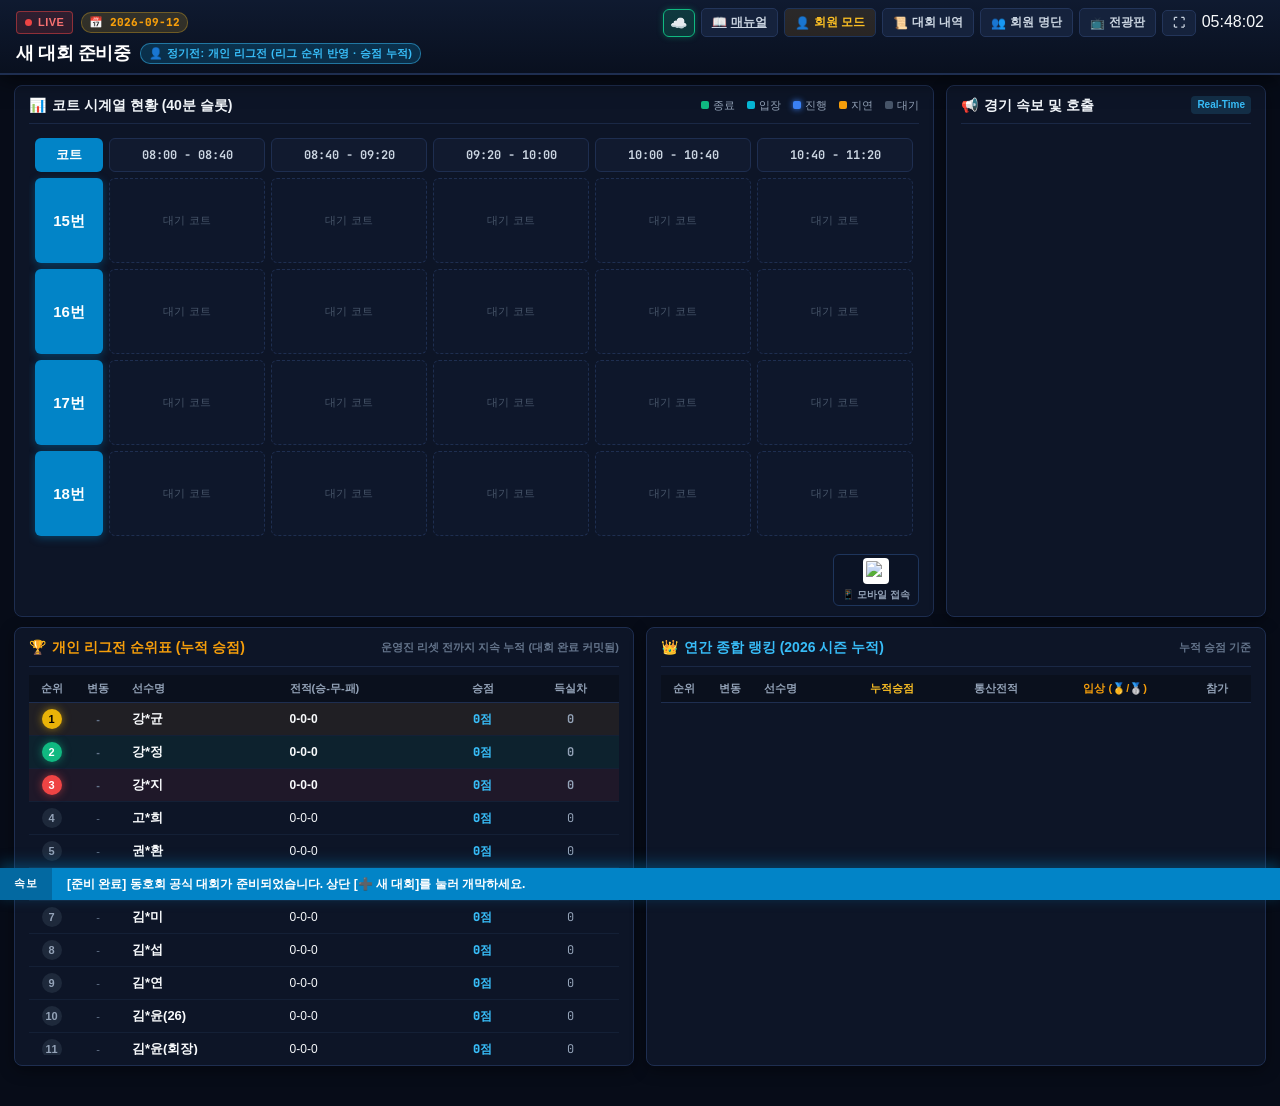
==== index.html @ 40af8c61 "fix: maintain strict name masking on UI while preserving internal realName search" ====
<!DOCTYPE html>
<html lang="ko">
<head>
  <meta charset="UTF-8">
  <meta name="viewport" content="width=device-width, initial-scale=1.0, maximum-scale=1.0, user-scalable=no">
  <meta http-equiv="Cache-Control" content="no-cache, no-store, must-revalidate">
  <meta http-equiv="Pragma" content="no-cache">
  <meta http-equiv="Expires" content="0">
  <link rel="icon" href="data:image/svg+xml,<svg xmlns='http://www.w3.org/2000/svg' viewBox='0 0 100 100'><text y='.9em' font-size='90'>🎾</text></svg>">
  <link rel="stylesheet" href="styles.css?v=20261018_v105">
  <link rel="preconnect" href="https://fonts.googleapis.com">
  <link rel="preconnect" href="https://fonts.gstatic.com" crossorigin>
  <link href="https://fonts.googleapis.com/css2?family=JetBrains+Mono:wght@700;800&family=Pretendard:wght@400;600;700;800;900&display=swap" rel="stylesheet">
  <style>
    /* 🛡️ 강제 컴팩트 아이콘 모드 (캐시 우회용 인라인 가드) */
    .btn-cloud-sync {
      padding: 0 !important;
      background: transparent !important;
      border: none !important;
      cursor: pointer;
    }
    .cloud-status-badge {
      width: 32px !important;
      max-width: 32px !important;
      min-width: 32px !important;
      height: 28px !important;
      padding: 0 !important;
      font-size: 14px !important;
      text-align: center !important;
      overflow: hidden !important;
      white-space: nowrap !important;
      display: inline-flex !important;
      align-items: center !important;
      justify-content: center !important;
      line-height: 1 !important;
    }
  </style>
</head>
<body class="mode-member">

  <!-- ==========================================
       Top Header
       ========================================== -->
      <header class="stadium-header">
    <!-- Row 1: Status Badges (Left) & Controls (Right) -->
    <div class="header-top-row">
      <div class="header-status-group">
        <div class="live-badge">
          <span class="live-dot"></span>
          <span>LIVE</span>
        </div>
        <span id="tournamentDateBadge" class="tourney-date-pill">📅 2026-10-18</span>
      </div>

      <div class="header-controls">
        <button class="btn-header btn-cloud-sync" id="btnCloudSync" onclick="app.syncFromCloud(false)" title="Google Sheets 클라우드 동기화">
          <span id="cloudSyncBadge" class="cloud-status-badge badge-cloud-connected" title="☁️ 클라우드 연결됨">☁️</span>
        </button>
        <a href="manual.html" target="_blank" class="btn-header btn-manual-top" title="웹앱 공식 사용 매뉴얼">
          <span>📖</span>
          <span class="btn-text">매뉴얼</span>
        </a>
        <button class="btn-header btn-mode-toggle" id="btnAppModeToggle" onclick="app.toggleAppMode()" title="일반 회원 뷰 / 경기이사 모드 전환">
          <span>👤</span>
          <span class="btn-text">회원 모드</span>
        </button>
        <button class="btn-header staff-only" onclick="app.changeStaffPin()" title="운영진 관리자 PIN 비밀번호 안전 변경">
          <span>🔑</span>
          <span class="btn-text btn-desktop-only">PIN 변경</span>
        </button>
        <button class="btn-header btn-action-new btn-desktop-only staff-only" onclick="app.startNewTournamentPrompt()" title="새로운 공식 대회 개막">
          <span>➕</span>
          <span class="btn-text">새 대회</span>
        </button>
        <button class="btn-header btn-action-mm staff-only" onclick="app.openMatchmakerModal()">
          <span>⚙️</span>
          <span class="btn-text">대진 편성</span>
        </button>
        <button class="btn-header btn-action-finish btn-desktop-only staff-only" onclick="app.finishCurrentTournament()">
          <span>🏁</span>
          <span class="btn-text">대회 종료</span>
        </button>
        <button class="btn-header btn-desktop-only" onclick="app.openHistoryModal()">
          <span>📜</span>
          <span class="btn-text">대회 내역</span>
        </button>
        <button class="btn-header btn-desktop-only" onclick="app.openRosterModal()">
          <span>👥</span>
          <span class="btn-text">회원 명단</span>
        </button>
        <button class="btn-header btn-desktop-only staff-only" id="btnToggleAudio" onclick="app.toggleAudio()">
          <span>🔔</span>
          <span class="btn-text">알림음</span>
        </button>
        <button class="btn-header btn-desktop-only" id="btnToggleView">
          <span>📺</span>
          <span class="btn-text">전광판</span>
        </button>
        <button class="btn-header staff-only" onclick="app.openSettingsModal()" title="환경 설정">
          <span>🛠️</span>
          <span class="btn-text btn-desktop-only">설정</span>
        </button>
        <button class="btn-header btn-desktop-only" onclick="app.toggleFullscreen()">
          <span>⛶</span>
        </button>
        <div class="led-clock btn-desktop-only" id="liveClock">12:00:00</div>
      </div>
    </div>

    <!-- Row 2: Full-Width Title & Mode Badge (No Squishing, No Weird Circle) -->
    <div class="header-title-row">
      <h1 class="tournament-title" id="tournamentTitleDisplay">2026년 10월 정기대회</h1>
      <span id="tournamentModeBadge" class="mode-pill mode-individual">👤 개인 리그전 (전 경기 복식 · 개인 승점 누적)</span>
    </div>
  </header>

  <!-- ==========================================
       📺 Desktop / Stadium View (Big Screen)
       ========================================== -->
  <main class="dashboard-container">
    <!-- Top Stadium Row: Court Timeline Grid (Left) + Real-time Match Ticker (Right) -->
    <div class="stadium-top-grid">
      <!-- Left: Court Timeline Matrix (40min slots) -->
      <section class="timeline-panel">
        <div class="panel-header">
          <div class="panel-title">
            <span>📊</span>
            <span>코트 시계열 현황 (40분 슬롯)</span>
          </div>
          <div class="timeline-legend">
            <div class="legend-item"><span class="legend-dot legend-finished"></span> 종료</div>
            <div class="legend-item"><span class="legend-dot legend-calling"></span> 입장</div>
            <div class="legend-item"><span class="legend-dot legend-playing"></span> 진행</div>
            <div class="legend-item"><span class="legend-dot legend-delayed"></span> 지연</div>
            <div class="legend-item"><span class="legend-dot legend-waiting"></span> 대기</div>
          </div>
        </div>

        <div class="timeline-wrapper">
          <table class="timeline-table">
            <thead>
              <tr id="timelineTheadRow">
                <!-- Populated dynamically -->
              </tr>
            </thead>
            <tbody id="timelineTbody">
              <!-- Populated dynamically -->
            </tbody>
          </table>
        </div>

        <!-- Bottom Floating Mobile QR Badge -->
        <div style="display: flex; justify-content: flex-end; margin-top: 6px;">
          <div class="qr-float-card" style="padding: 3px 8px;">
            <img id="mobileQrImg" class="qr-code-img" style="width: 26px; height: 26px;" alt="모바일 접속 QR">
            <span class="qr-label" style="font-size: 10px;">📱 모바일 접속</span>
          </div>
        </div>
      </section>

      <!-- Right: Real-time Match Ticker Feed -->
      <section class="panel-card ticker-panel">
        <div class="panel-header">
          <div class="panel-title">
            <span>📢</span>
            <span>경기 속보 및 호출</span>
          </div>
          <span style="font-size: 10px; font-weight: 800; color: #38bdf8; background: rgba(56,189,248,0.15); padding: 2px 6px; border-radius: 4px;">Real-Time</span>
        </div>

        <div class="ticker-feed-list" id="tickerFeedList">
          <!-- Dynamically populated -->
        </div>
      </section>
    </div>

    <!-- Bottom Stadium Row: Dual Simultaneous Leaderboards (Monthly League Left, Annual Season Right) -->
    <div class="stadium-bottom-grid">
      <!-- Left: Real-time Cumulative League Leaderboard -->
      <section class="panel-card">
        <div class="panel-header" style="display:flex; justify-content:space-between; align-items:center; flex-wrap:wrap; gap:6px;">
          <div class="panel-title" style="color:var(--neon-gold);">
            <span>🏆</span>
            <span>개인 리그전 순위표 (누적 승점)</span>
          </div>
          <div style="display:flex; align-items:center; gap:8px;">
            <span id="desktopLeaderboardSubtitle" style="font-size:11px; color:var(--text-muted); font-weight:700;">운영진 리셋 전까지 지속 누적</span>
            <button id="btnResetLeagueUi" class="btn-reset-league staff-only" onclick="app.resetCurrentLeague()" title="누적된 개인리그전 결과를 초기화하고 새로 시작합니다">
              <span>🔄</span>
              <span>순위 리셋</span>
            </button>
          </div>
        </div>

        <div class="leaderboard-table-wrap">
          <table class="leaderboard-table">
            <thead>
              <tr>
                <th style="width: 45px; text-align: center;">순위</th>
                <th style="width: 48px; text-align: center;">변동</th>
                <th>선수명</th>
                <th>전적(승-무-패)</th>
                <th style="text-align: center;">승점</th>
                <th style="text-align: center;">득실차</th>
              </tr>
            </thead>
            <tbody id="monthlyLeaderboardBody">
              <!-- Dynamically populated by app -->
            </tbody>
          </table>
        </div>
      </section>

      <!-- Right: Real-time Annual Cumulative Season Leaderboard -->
      <section class="panel-card">
        <div class="panel-header" style="display:flex; justify-content:space-between; align-items:center; flex-wrap:wrap; gap:6px;">
          <div class="panel-title" style="color:#38bdf8;">
            <span>👑</span>
            <span>연간 종합 랭킹 (2026 시즌 누적)</span>
          </div>
          <span style="font-size:11px; color:var(--text-muted); font-weight:700;">누적 승점 기준</span>
        </div>

        <div class="leaderboard-table-wrap">
          <table class="leaderboard-table">
            <thead>
              <tr>
                <th style="width: 45px; text-align: center;">순위</th>
                <th style="width: 48px; text-align: center;">변동</th>
                <th>선수명</th>
                <th style="text-align: center; color:#fbbf24;">누적승점</th>
                <th style="text-align: center;">통산전적</th>
                <th style="text-align: center; color:#f59e0b;">입상 (🥇/🥈)</th>
                <th style="text-align: center;">참가</th>
              </tr>
            </thead>
            <tbody id="annualLeaderboardBody">
              <!-- Dynamically populated by app -->
            </tbody>
          </table>
        </div>
      </section>
    </div>
  </main>

  <!-- ==========================================
       📱 Mobile-First Interactive View
       ========================================== -->
  <div class="mobile-container">
    <!-- Tab 1: 코트 현황 (모바일 최우선 배치) -->
    <section id="tab-courts" class="mobile-view-section active">
      <!-- Sticky "My Next Match" Quick Card (상단 고정 내 다음 경기 안내) -->
      <div id="myNextMatchBannerMobile"></div>

      <!-- Quick Manual Access Banner -->
      <a href="manual.html" target="_blank" class="mobile-manual-quickbar" style="display:flex; justify-content:space-between; align-items:center; background:linear-gradient(90deg, rgba(245, 158, 11, 0.15) 0%, rgba(2, 132, 199, 0.15) 100%); border:1px solid rgba(245, 158, 11, 0.4); border-radius:8px; padding:7px 12px; margin-bottom:8px; text-decoration:none; color:#f8fafc;">
        <div style="display:flex; align-items:center; gap:8px;">
          <span style="font-size:15px;">📖</span>
          <span style="font-size:12px; font-weight:700;">처음 이용하시나요? <span style="color:var(--neon-gold);">사용 매뉴얼</span> 보기</span>
        </div>
        <span style="font-size:11px; color:var(--neon-cyan); font-weight:800;">열기 &gt;</span>
      </a>

      <div class="panel-card">
        <div class="panel-header">
          <div class="panel-title">📊 코트별 진행 현황</div>
          <span class="panel-subtitle">터치하여 스코어 즉시 입력</span>
        </div>
        <div id="mobileCourtsContainer">
          <!-- Mobile court cards populated dynamically -->
        </div>
      </div>
    </section>

    <!-- Tab 2: 순위보드 (모바일 듀얼 순위표: 개인 리그전 & 연간 종합 랭킹) -->
    <section id="tab-leaderboard" class="mobile-view-section">
      <!-- 1. 개인 리그전 누적 순위표 -->
      <div class="panel-card">
        <div class="panel-header" style="display:flex; justify-content:space-between; align-items:center;">
          <div class="panel-title" style="color:var(--neon-gold); font-size:14px; font-weight:800; display:flex; align-items:center; gap:6px;">
            <span>🏆</span>
            <span>개인 리그전 순위표 (누적 승점)</span>
          </div>
          <button id="mobBtnResetLeague" class="btn-reset-league staff-only" onclick="app.resetCurrentLeague()" title="누적된 개인리그전 순위 리셋">
            <span>🔄</span>
            <span>순위 리셋</span>
          </button>
        </div>
        <div id="mobLeaderboardModeText" style="font-size:11px; color:var(--text-muted); font-weight:700; margin-bottom:8px;">
          👤 리그전 반영 대회 전적 누적 (운영진 리셋 전까지 지속 누적)
        </div>
        <div class="leaderboard-table-wrap">
          <table class="leaderboard-table">
            <thead id="mobileLeaderboardThead">
              <tr>
                <th style="width: 40px; text-align: center;">순위</th>
                <th style="width: 45px;">변동</th>
                <th>선수명</th>
                <th>전적</th>
                <th>승점</th>
                <th>득실차</th>
              </tr>
            </thead>
            <tbody id="mobileLeaderboardBody">
              <!-- Synchronized with desktop leaderboard -->
            </tbody>
          </table>
        </div>
      </div>

      <!-- 2. 연간 종합 랭킹 (시즌 누적) -->
      <div class="panel-card" style="margin-top: 14px;">
        <div class="panel-header" style="display:flex; justify-content:space-between; align-items:center;">
          <div class="panel-title" style="color:#38bdf8; font-size:14px; font-weight:800; display:flex; align-items:center; gap:6px;">
            <span>👑</span>
            <span>연간 종합 랭킹 (2026 시즌 누적)</span>
          </div>
          <span style="font-size:11px; color:var(--text-muted); font-weight:700;">누적 승점 기준</span>
        </div>
        <div style="font-size:11px; color:var(--text-muted); font-weight:700; margin-bottom:8px;">
          ⭐ 역대 정기전 대회 누적 성적 및 명예의 전당
        </div>
        <div class="leaderboard-table-wrap">
          <table class="leaderboard-table">
            <thead>
              <tr>
                <th style="width: 38px; text-align: center;">순위</th>
                <th>선수명</th>
                <th style="text-align: center; color:#fbbf24;">누적승점</th>
                <th style="text-align: center;">통산전적</th>
                <th style="text-align: center; color:#f59e0b;">입상 (🥇/🥈)</th>
              </tr>
            </thead>
            <tbody id="mobileAnnualLeaderboardBody">
              <!-- Populated dynamically -->
            </tbody>
          </table>
        </div>
      </div>
    </section>



    <!-- Tab 3: 내 경기 일정 -->
    <section id="tab-mymatches" class="mobile-view-section">
      <div class="panel-card">
        <div class="panel-header">
          <div class="panel-title">📅 내 경기 일정 모아보기</div>
        </div>
        <div style="margin: 10px 0;">
          <select id="myPlayerSelect" class="form-select" style="width: 100%; font-size: 14px; padding: 10px;">
            <!-- Player options -->
          </select>
        </div>
        <div id="myMatchesContainer">
          <!-- Filtered personal match list -->
        </div>
      </div>
    </section>



    <!-- Tab 6: 대회 내역 요약 (#3) -->
    <section id="tab-history" class="mobile-view-section">
      <button type="button" class="btn-subview-back" onclick="app.switchMobileTab('tab-more')">← 더보기 메뉴로 돌아가기</button>
      <div class="panel-card">
        <div class="panel-header" style="display:flex; justify-content:space-between; align-items:center;">
          <div class="panel-title">📜 대회 내역 &amp; 명예의 전당</div>
          <div style="display:flex; gap:4px;" class="staff-only">
            <button class="btn-xs" style="background:#f59e0b; color:#000; font-weight:800;" onclick="app.finishCurrentTournament()">🏁 현 대회 종료</button>
            <button class="btn-xs" style="background:#059669;" onclick="app.startNewTournamentPrompt()">➕ 새 대회</button>
          </div>
        </div>
        <div id="mobileHistoryList" style="margin-top:10px;">
          <!-- Populated dynamically -->
        </div>
      </div>
    </section>

    <!-- Tab 5: 동호회 명단 -->
    <section id="tab-roster" class="mobile-view-section">
      <button type="button" class="btn-subview-back" onclick="app.switchMobileTab('tab-more')">← 더보기 메뉴로 돌아가기</button>
      <div class="panel-card">
        <div class="panel-header">
          <div class="panel-title">👥 참가 회원 명단</div>
          <div style="display:flex; gap:4px;" class="staff-only">
            <button class="btn-xs" style="background:#059669;" onclick="app.syncOfficialRoster()">🔄 최신화</button>
            <button class="btn-xs" onclick="app.openRosterModal()">+ 회원 관리</button>
          </div>
        </div>
        <div style="overflow-x: auto; margin-top: 8px;">
          <table class="leaderboard-table" style="font-size: 12px;">
            <thead>
              <tr>
                <th style="width: 30px;">#</th>
                <th>이름</th>
                <th>레벨</th>
                <th>소속조</th>
                <th>직책</th>
                <th>상태</th>
              </tr>
            </thead>
            <tbody id="mobileRosterTableBody">
              <!-- Populated -->
            </tbody>
          </table>
        </div>
      </div>
    </section>

    <!-- Tab 7: 더보기 메뉴 (커피쿠폰, 회원명단, 대회내역, 매뉴얼, 운영진 모드) -->
    <section id="tab-more" class="mobile-view-section">
      <div class="panel-card">
        <div class="panel-header">
          <div class="panel-title">⋯ 추가 메뉴 및 클럽 서비스</div>
        </div>
        <div class="more-menu-grid">
          <div class="more-menu-card" onclick="app.switchMobileTab('tab-roster')">
            <span class="more-card-icon">👥</span>
            <span class="more-card-title">동호회 정회원 명부</span>
            <span class="more-card-desc">전체 64명 회원 명단, 레벨, 직책</span>
          </div>
          <div class="more-menu-card" onclick="app.switchMobileTab('tab-history')">
            <span class="more-card-icon">📜</span>
            <span class="more-card-title">대회 내역 &amp; 명예의전당</span>
            <span class="more-card-desc">역대 월례대회 순위 및 우승자 아카이브</span>
          </div>
          <a href="manual.html" target="_blank" class="more-menu-card">
            <span class="more-card-icon">📖</span>
            <span class="more-card-title">공식 웹앱 사용 매뉴얼</span>
            <span class="more-card-desc">초보자 이용법, 스코어 입력, FAQ 안내</span>
          </a>
        </div>

        <!-- 운영진/경기이사 모드 토글 카드 -->
        <div style="margin-top: 14px; background: #081120; border: 1px solid #1e3358; border-radius: 8px; padding: 12px;">
          <div style="display: flex; justify-content: space-between; align-items: center;">
            <div>
              <div style="font-size: 13px; font-weight: 800; color: #fbbf24;">🛠️ 경기이사 / 운영진 전용 모드</div>
              <div style="font-size: 11px; color: #94a3b8;">대진표 작성, 대회 종료, 순위 리셋 등 관리 도구</div>
            </div>
            <button type="button" class="btn-primary" id="btnMoreModeToggle" style="background:#d97706; font-size:11px; padding:6px 10px; font-weight:800;" onclick="app.toggleAppMode()">
              모드 전환
            </button>
          </div>
          <div class="staff-only" style="display:flex; gap:6px; margin-top:10px; padding-top:10px; border-top:1px solid #1e3358;">
            <button type="button" class="btn-xs" style="flex:1; background:#059669; color:#fff; padding:8px 4px; font-weight:800; border-radius:6px;" onclick="app.startNewTournamentPrompt()">➕ 새 대회</button>
            <button type="button" class="btn-xs" style="flex:1; background:#7c3aed; color:#fff; padding:8px 4px; font-weight:800; border-radius:6px;" onclick="app.openGroupManagerModal()">👥 조 편성</button>
            <button type="button" class="btn-xs" style="flex:1; background:#0284c7; color:#fff; padding:8px 4px; font-weight:800; border-radius:6px;" onclick="app.openMatchmakerModal()">⚙️ 대진 편성</button>
            <button type="button" class="btn-xs" style="flex:1; background:#f59e0b; color:#000; padding:8px 4px; font-weight:800; border-radius:6px;" onclick="app.finishCurrentTournament()">🏁 대회 종료</button>
          </div>
        </div>
      </div>
    </section>
  </div>

  <!-- Mobile Bottom Navigation Bar (회원 친화형 4대 핵심 탭) -->
  <nav class="mobile-nav-bar">
    <button class="mobile-nav-btn" id="navBtnMyMatches" data-tab="tab-mymatches" onclick="app.switchMobileTab('tab-mymatches')">
      <span class="nav-icon">📅</span>
      <span>내 경기</span>
    </button>
    <button class="mobile-nav-btn active" id="navBtnCourts" data-tab="tab-courts" onclick="app.switchMobileTab('tab-courts')">
      <span class="nav-icon">📊</span>
      <span>코트</span>
    </button>
    <button class="mobile-nav-btn" id="navBtnLeaderboard" data-tab="tab-leaderboard" onclick="app.switchMobileTab('tab-leaderboard')">
      <span class="nav-icon">🏆</span>
      <span>순위표</span>
    </button>
    <button class="mobile-nav-btn" id="navBtnMore" data-tab="tab-more" onclick="app.switchMobileTab('tab-more')">
      <span class="nav-icon">⋯</span>
      <span>더보기</span>
    </button>
  </nav>

  <!-- ==========================================
       Bottom Breaking News Marquee
       ========================================== -->
  <div class="bottom-ticker-bar">
    <div class="ticker-label">속보</div>
    <div class="ticker-track">
      <div class="ticker-text" id="breakingNewsText">[속보] 15번 코트 스코어 [6 : 2] 확정.</div>
    </div>
  </div>

  <!-- ==========================================
       MODALS
       ========================================== -->

  <!-- 1. Match Score Modal -->
  <div id="scoreModal" class="modal-backdrop">
    <div class="modal-window">
      <div class="modal-header">
        <div style="display:flex; align-items:center; gap:8px;">
          <button type="button" class="btn-modal-back" onclick="app.closeModal('scoreModal')">← 뒤로</button>
          <h3 class="modal-title" id="modalMatchTitle">경기 스코어 입력</h3>
        </div>
        <button type="button" class="modal-close" onclick="app.closeModal('scoreModal')">✕ 닫기</button>
      </div>
      <div class="modal-body">
        <div class="score-stepper-wrap">
          <div class="team-score-box">
            <span style="font-weight: 800; font-size: 13px; color: #fff;" id="modalTeamAName">Team A</span>
            <div class="score-num-display" id="scoreADisplay">6</div>
            <div class="score-btn-group">
              <button class="btn-step" onclick="app.changeScore('A', -1)">-</button>
              <button class="btn-step" onclick="app.changeScore('A', 1)">+</button>
            </div>
          </div>

          <div class="score-colon">:</div>

          <div class="team-score-box">
            <span style="font-weight: 800; font-size: 13px; color: #fff;" id="modalTeamBName">Team B</span>
            <div class="score-num-display" id="scoreBDisplay">3</div>
            <div class="score-btn-group">
              <button class="btn-step" onclick="app.changeScore('B', -1)">-</button>
              <button class="btn-step" onclick="app.changeScore('B', 1)">+</button>
            </div>
          </div>
        </div>

        <div class="form-row">
          <div class="form-group">
            <label>타이브레이크 (선택)</label>
            <input type="text" id="tieBreakInput" class="form-input" placeholder="예: 7:5">
          </div>
          <div class="form-group">
            <label>경기 진행 상태</label>
            <select id="matchStatusSelect" class="form-select">
              <option value="finished">🟢 종료 (스코어 확정)</option>
              <option value="playing">🔵 진행중 (코트 경기중)</option>
              <option value="calling">🟡 입장/호출 (선수 대기중)</option>
              <option value="delayed">🟠 지연 (경기 순연)</option>
              <option value="waiting">⚪ 대기 (시작 전)</option>
            </select>
          </div>
        </div>
      </div>
      <div class="modal-footer">
        <button class="btn-secondary" onclick="app.closeModal('scoreModal')">취소</button>
        <button class="btn-primary" onclick="app.saveScore()">확정 (저장)</button>
      </div>
    </div>
  </div>

  <!-- 2. Member Roster Modal (6대 역할 표준화 반영 #7) -->
  <div id="rosterModal" class="modal-backdrop">
    <div class="modal-window" style="max-width: 680px;">
      <div class="modal-header">
        <div style="display:flex; align-items:center; gap:8px;">
          <button type="button" class="btn-modal-back" onclick="app.closeModal('rosterModal')">← 뒤로</button>
          <h3 class="modal-title">👥 동호회 공식 회원 명단 (<span id="rosterMemberCount">64</span>명)</h3>
          <button class="btn-xs" style="background:#059669; font-weight:800;" onclick="app.syncOfficialRoster()">🔄 64명 명부 최신화</button>
        </div>
        <button class="modal-close" onclick="app.closeModal('rosterModal')">&times;</button>
      </div>
      <div class="modal-body" style="max-height: 70vh; overflow-y: auto;">
        <!-- Single Member Add -->
        <div style="background: #090f1d; padding: 12px; border-radius: 8px; border: 1px solid #1e3358;">
          <h4 style="font-size: 13px; margin-bottom: 8px; color: var(--neon-cyan);">+ 신규 회원 개별 등록</h4>
          <div style="display: grid; grid-template-columns: 2fr 1fr 1fr 1.3fr auto; gap: 6px; align-items: flex-end;">
            <div class="form-group">
              <label>이름</label>
              <input type="text" id="addMemberName" class="form-input" placeholder="선수 이름">
            </div>
            <div class="form-group">
              <label>NTRP</label>
              <select id="addMemberLevel" class="form-select">
                <option value="2.0">2.0 (입문)</option>
                <option value="2.5">2.5 (초급)</option>
                <option value="3.0" selected>3.0 (중급)</option>
                <option value="3.5">3.5 (중상)</option>
                <option value="4.0">4.0 (고급)</option>
                <option value="4.5">4.5 (에이스)</option>
              </select>
            </div>
            <div class="form-group">
              <label>LEVEL</label>
              <select id="addMemberClubLevel" class="form-select">
                <option value="1">1등급</option>
                <option value="2" selected>2등급</option>
                <option value="3">3등급</option>
                <option value="4">4등급</option>
              </select>
            </div>
            <div class="form-group">
              <label>직책 (6대 역할)</label>
              <select id="addMemberRole" class="form-select">
                <option value="회장">회장</option>
                <option value="부회장">부회장</option>
                <option value="경기이사">경기이사</option>
                <option value="재무이사">재무이사</option>
                <option value="총무이사">총무이사</option>
                <option value="회원" selected>회원</option>
              </select>
            </div>
            <button class="btn-primary" style="height: 38px;" onclick="app.addNewMember()">추가</button>
          </div>
        </div>

        <!-- Bulk Import Box -->
        <div style="background: #090f1d; padding: 12px; border-radius: 8px; border: 1px solid #1e3358; margin-top:10px;">
          <h4 style="font-size: 13px; margin-bottom: 6px; color: var(--neon-gold);">📋 명단 텍스트 일괄 붙여넣기 등록</h4>
          <p style="font-size: 11px; color: var(--text-muted); margin-bottom: 6px;">
            한 줄에 한 명씩 입력하세요. 직책은 회장, 부회장, 경기이사, 재무이사, 총무이사, 회원 중 입력. 예: <code>홍길동 3.5 A조 회원</code>
          </p>
          <textarea id="bulkImportTextarea" class="form-input" style="width: 100%; height: 60px; resize: vertical;" placeholder="이름 [NTRP] [소속조] [직책]"></textarea>
          <div style="display:flex; justify-content:flex-end; margin-top: 6px;">
            <button class="btn-secondary" onclick="app.executeBulkImport()">일괄 등록 실행</button>
          </div>
        </div>

        <!-- Member List Table -->
        <div style="overflow-x: auto; margin-top:10px;">
          <table class="leaderboard-table" style="font-size: 12px;">
            <thead>
              <tr>
                <th style="width: 35px; text-align: center;">번호</th>
                <th>이름</th>
                <th style="text-align: center;">가입일</th>
                <th style="text-align: center;">NTRP</th>
                <th style="text-align: center;">LEVEL</th>
                <th style="text-align: center;">직책</th>
                <th style="text-align: center;">상태</th>
                <th style="text-align: center;">관리</th>
              </tr>
            </thead>
            <tbody id="rosterTableBody">
              <!-- Loaded dynamically -->
            </tbody>
          </table>
        </div>
      </div>
      <div class="modal-footer">
        <button class="btn-secondary" onclick="app.closeModal('rosterModal')">닫기</button>
      </div>
    </div>
  </div>

  <!-- 3. Matchmaker Modal (코트/시간표 설정 & 수동 대진표 작성) -->
  <div id="matchmakerModal" class="modal-backdrop">
    <div class="modal-window" style="max-width: 620px;">
      <div class="modal-header">
        <div style="display:flex; align-items:center; gap:8px;">
          <button type="button" class="btn-modal-back" onclick="app.closeModal('matchmakerModal')">← 뒤로</button>
          <h3 class="modal-title" style="font-size:14px;">⚙️ 대진표 설정 & 수동 작성</h3>
        </div>
        <button type="button" class="modal-close" onclick="app.closeModal('matchmakerModal')">✕ 닫기</button>
      </div>
      <div class="modal-body">
        <!-- Court & Schedule Settings Form -->
        <div style="background:#090f1d; padding:12px; border-radius:8px; border:1px solid #1e3358; margin-bottom:12px;">
          <h4 style="font-size:13px; color:var(--neon-cyan); margin-bottom:8px;">🏟️ 코트 번호 & 게임 시간표 설정</h4>
          <div style="background:rgba(56,189,248,0.1); border:1px solid rgba(56,189,248,0.3); padding:8px 12px; border-radius:6px; margin-bottom:10px; font-size:11px; color:#38bdf8;">
            💡 아래 설정을 적용하면 전광판 타임라인에 코트 x 시간 빈 칸이 생성됩니다. 각 빈 칸의 <b>[+ 경기 배정]</b>을 클릭해 대진표를 직접 작성하세요.
          </div>
          <div class="form-row">
            <div class="form-group">
              <label>코트 개수</label>
              <select id="mmCourtCount" class="form-select" onchange="app.onCourtCountChange()">
                <option value="2">2개 코트</option>
                <option value="3">3개 코트</option>
                <option value="4" selected>4개 코트</option>
                <option value="5">5개 코트</option>
                <option value="6">6개 코트</option>
              </select>
            </div>
            <div class="form-group" style="flex:2;">
              <label>코트 번호 직접 입력 (쉼표 구분)</label>
              <input type="text" id="mmCourtNames" class="form-input" value="15번, 16번, 17번, 18번" placeholder="예: 15번, 16번, 17번, 18번">
            </div>
          </div>
          <div class="form-row" style="margin-top:6px;">
            <div class="form-group">
              <label style="color:var(--neon-gold); font-weight:800;">📅 대회 날짜</label>
              <input type="date" id="mmTournamentDate" class="form-input" style="border-color:#fbbf24;" onchange="app.onTournamentDateChange(this.value)">
            </div>
            <div class="form-group">
              <label>최초 시작 시간</label>
              <input type="time" id="mmStartTime" class="form-input" value="08:00">
            </div>
          </div>
          <div class="form-group" style="margin-top:6px;">
            <label>게임당 소요 시간 (기본 40분)</label>
            <select id="mmDuration" class="form-select">
              <option value="30">30분 단위</option>
              <option value="40" selected>40분 단위 (기본)</option>
              <option value="45">45분 단위</option>
              <option value="50">50분 단위</option>
              <option value="60">60분 단위</option>
            </select>
          </div>
        </div>

        <!-- A~D 4개조 편성 & 불참자 관리 전용 카드 -->
        <div style="background: #111a33; border: 1px solid #3b2a6f; padding: 14px; border-radius: 8px; display: flex; justify-content: space-between; align-items: center; flex-wrap: wrap; gap: 8px; margin-bottom: 10px;">
          <div>
            <div style="font-weight: 800; font-size: 13px; color: #c084fc;">👥 A~D 4개조 조 편성 &amp; 불참자 관리</div>
            <div style="font-size: 11px; color: #94a3b8;">출석 선수를 A·B·C·D조로 분배하거나 LEVEL 밸런스를 자동 배정합니다.</div>
          </div>
          <button type="button" class="btn-primary" style="background: #7c3aed; font-weight:800; padding: 8px 14px;" onclick="app.openGroupManagerModal()">
            👥 A~D조 직접 편성/관리
          </button>
        </div>

        <div style="background: #111b33; border: 1px solid #233c6e; padding: 14px; border-radius: 8px; display: flex; flex-direction: column; gap: 10px;">
          <div style="display: flex; justify-content: space-between; align-items: center; flex-wrap: wrap; gap: 8px;">
            <div>
              <div style="font-weight: 800; font-size: 13px; color: #38bdf8;">📝 대진표 수동 배정 마법사</div>
              <div style="font-size: 11px; color: #94a3b8;">코트×시간 슬롯을 한눈에 보며 4인 복식을 직접 지정하거나 1차 초안을 추천받습니다.</div>
            </div>
            <button type="button" class="btn-primary" style="background: #0284c7; font-weight:800; padding: 8px 14px;" onclick="app.applyCourtScheduleSettings(true)">
              📝 대진표 작성창 열기
            </button>
          </div>
          <div style="display: flex; justify-content: flex-end; gap: 8px; border-top: 1px solid #1a2d50; padding-top: 8px;">
            <button type="button" class="btn-secondary" style="font-size: 11px;" onclick="app.applyCourtScheduleSettings(false)">
              💾 코트/시간표 설정만 저장
            </button>
          </div>
        </div>
      </div>
      <div class="modal-footer">
        <button type="button" class="btn-secondary" onclick="app.closeModal('matchmakerModal')">닫기</button>
      </div>
    </div>
  </div>

  <!-- 3.1. Manual Match Builder Modal (대진표 수동 배정 및 일괄 편집기) -->
  <div id="manualMatchBuilderModal" class="modal-backdrop">
    <div class="modal-window" style="max-width: 1240px; width: 96vw; max-height: 92vh; display: flex; flex-direction: column;">
      <div class="modal-header">
        <div style="display:flex; align-items:center; gap:8px;">
          <button type="button" class="btn-modal-back" onclick="app.closeModal('manualMatchBuilderModal')">← 뒤로</button>
          <h3 class="modal-title" style="font-size:15px;">📝 대진표 수동 배정 &amp; 편집기</h3>
        </div>
        <button type="button" class="modal-close" onclick="app.closeModal('manualMatchBuilderModal')">✕ 닫기</button>
      </div>

      <div class="manual-builder-toolbar">
        <div class="builder-stats">
          <span>출전 가능 선수: <b id="builderActiveCount">0명</b></span>
          <span class="toolbar-sep">|</span>
          <span>편성 완료 경기: <b id="builderMatchCount">0경기</b></span>
        </div>
        <div class="builder-actions">
          <button type="button" class="btn-builder-tool" onclick="app.autoFillManualDraft()" title="출전 선수 레벨과 경기 수를 고려하여 빈 슬롯을 자동으로 균형 있게 채웁니다.">
            ⚡ 1차 초안 자동 추천 채우기
          </button>
          <button type="button" class="btn-builder-tool danger" onclick="app.clearAllMatchesPrompt()">
            🗑️ 전체 슬롯 비우기
          </button>
        </div>
      </div>

      <div class="builder-guide-banner">
        💡 각 코트/시간대별로 팀A(2명) vs 팀B(2명)를 선택하세요. 같은 시간대에 중복 배정된 선수가 있으면 <span style="color:#ef4444; font-weight:800;">⚠️[중복]</span>으로 표시됩니다.
      </div>

      <!-- 🔍 대진표 작성창 실시간 선수 색인 필터 바 -->
      <div class="builder-indexer-bar" style="background:#0a1326; border-bottom:1px solid #1e3358; padding:8px 14px; display:flex; align-items:center; gap:10px; flex-wrap:wrap;">
        <div style="display:flex; align-items:center; gap:6px; flex:1; min-width:240px; position:relative;">
          <span style="position:absolute; left:10px; top:50%; transform:translateY(-50%); color:#38bdf8; font-size:12px;">🔍</span>
          <input type="text" id="builderPlayerSearchInput" class="form-input" 
                 placeholder="선수 빠른 색인 필터 (성/이름 입력 시 모든 드롭다운 실시간 압축 색인)..." 
                 style="background:#0c162a; border-color:#2563eb; padding-left:30px; padding-right:60px; font-size:12px; height:32px; width:100%;"
                 oninput="app.filterBuilderPlayers(this.value)">
          <button type="button" class="btn-xs" style="position:absolute; right:6px; top:50%; transform:translateY(-50%); background:#334155; color:#cbd5e1; padding:2px 8px; border-radius:4px; font-size:10px;" onclick="app.clearBuilderPlayerFilter()">초기화</button>
        </div>
        <div id="builderSearchMatchCount" style="font-size:11px; color:#38bdf8; font-weight:700; white-space:nowrap;"></div>
      </div>

      <div class="modal-body" id="manualBuilderBody" style="flex: 1; overflow-y: auto; padding: 12px; display: flex; flex-direction: column; gap: 14px;">
        <!-- Populated dynamically by app.renderManualMatchBuilder() -->
      </div>

      <div class="modal-footer" style="display:flex; justify-content:space-between; align-items:center; flex-wrap:wrap; gap:8px;">
        <div id="builderCollisionNotice" style="font-size: 12px; font-weight: 700;"></div>
        <div style="display:flex; gap: 8px;">
          <button type="button" class="btn-secondary" onclick="app.closeModal('manualMatchBuilderModal')">취소</button>
          <button type="button" class="btn-primary" style="background:#059669; font-weight:800;" onclick="app.saveManualMatches()">
            ✅ 대진표 확정 및 전광판 반영
          </button>
        </div>
      </div>
    </div>
  </div>



  <!-- 5. Season Cumulative Leaderboard Modal (#5) -->
  <div id="seasonModal" class="modal-backdrop">
    <div class="modal-window" style="max-width: 720px;">
      <div class="modal-header">
        <h3 class="modal-title">🏆 연간 / 시즌 개인 누적 종합 랭킹</h3>
        <button class="modal-close" onclick="app.closeModal('seasonModal')">&times;</button>
      </div>
      <div class="modal-body" style="max-height: 70vh; overflow-y: auto;">
        <p style="font-size: 12px; color: var(--text-muted); margin-bottom: 10px;">
          월별 정기전 개인 리그 결과가 누적된 시즌 전체 종합 랭킹입니다. (다승왕, 득실왕, 시즌 MVP)
        </p>
        <div style="overflow-x: auto;">
          <table class="leaderboard-table">
            <thead>
              <tr>
                <th style="width: 45px; text-align: center;">시즌순위</th>
                <th>선수명</th>
                <th style="text-align: center;">누적 승점</th>
                <th style="text-align: center;">누적 전적</th>
                <th style="text-align: center;">누적 득실</th>
                <th style="text-align: center;">우승 / 준우승</th>
                <th style="text-align: center;">참가대회수</th>
              </tr>
            </thead>
            <tbody id="seasonLeaderboardBody">
              <!-- Populated dynamically -->
            </tbody>
          </table>
        </div>
      </div>
      <div class="modal-footer">
        <button class="btn-secondary" onclick="app.closeModal('seasonModal')">닫기</button>
      </div>
    </div>
  </div>

  <!-- 6. Settings Modal -->
  <div id="settingsModal" class="modal-backdrop">
    <div class="modal-window">
      <div class="modal-header">
        <div style="display:flex; align-items:center; gap:8px;">
          <button type="button" class="btn-modal-back" onclick="app.closeModal('settingsModal')">← 뒤로</button>
          <h3 class="modal-title" style="font-size:14px;">⚙️ 환경 설정</h3>
        </div>
        <button type="button" class="modal-close" onclick="app.closeModal('settingsModal')">✕ 닫기</button>
      </div>
      <div class="modal-body">
        <div class="form-group">
          <label>대회 공식 명칭</label>
          <input type="text" id="setTourneyTitle" class="form-input" value="2026년 10월 정기대회">
        </div>
        <div class="form-row">
          <div class="form-group">
            <label>대회 일자</label>
            <input type="date" id="setTourneyDate" class="form-input">
          </div>
          <div class="form-group">
            <label>대회 운영 모드</label>
            <select id="setTourneyMode" class="form-select">
              <option value="regular_individual">👤 정기전: 개인 리그전 (파트너 순환)</option>
              <option value="regular_group">👥 정기전: 조별 대항전 (A~D 4개조)</option>
              <option value="event">🎉 이벤트 게임 (친선/번외)</option>
            </select>
          </div>
        </div>

        <div class="form-group" style="margin-top:8px;">
          <label style="font-weight:700; color:#fbbf24;">개인 리그전 순위표 반영 여부</label>
          <select id="setTourneyIsLeague" class="form-select">
            <option value="true">🏆 개인 리그전에 반영 (정기 리그전 승점 누적)</option>
            <option value="false">✕ 개인 리그전에 미반영 (친선 / 이벤트전)</option>
          </select>
          <span style="font-size:10px; color:var(--text-muted); margin-top:3px; display:block;">* 미반영 선택 시 해당 대회의 경기 결과는 개인 리그 순위표에 합산되지 않습니다.</span>
        </div>

        <div class="form-group" style="margin-top:12px; padding-top:10px; border-top:1px solid #1e3358;">
          <label style="font-weight:700; color:var(--neon-cyan);">☁️ Google Sheets 클라우드 동기화</label>
          <button type="button" class="btn-secondary" style="width:100%; font-size:12px; margin-top:4px;" onclick="app.closeModal('settingsModal'); app.openCloudSettingsModal();">☁️ 클라우드 동기화 설정 (URL 변경/연결 테스트)</button>
        </div>

      </div>
      <div class="modal-footer">
        <button class="btn-secondary" onclick="app.closeModal('settingsModal')">취소</button>
        <button class="btn-primary" onclick="app.saveSettings()">저장</button>
      </div>
    </div>
  </div>

  <!-- New Tournament Modal (새 대회 개막 전용 모달: 리그전 반영 여부 선택 필수) -->
  <div id="newTournamentModal" class="modal-backdrop">
    <div class="modal-window" style="max-width: 520px;">
      <div class="modal-header">
        <div style="display:flex; align-items:center; gap:8px;">
          <button type="button" class="btn-modal-back" onclick="app.closeModal('newTournamentModal')">← 뒤로</button>
          <h3 class="modal-title" style="font-size:15px; color:#34d399;">➕ 새로운 대회 개막</h3>
        </div>
        <button type="button" class="modal-close" onclick="app.closeModal('newTournamentModal')">✕ 닫기</button>
      </div>
      <div class="modal-body" style="padding: 16px;">
        <div class="form-group" style="margin-bottom: 12px;">
          <label style="font-weight:700; color:#fff;">대회 공식 명칭</label>
          <input type="text" id="newTourneyTitleInput" class="form-input" placeholder="예: 2026년 11월 정기대회">
        </div>
        <div class="form-row" style="margin-bottom: 14px;">
          <div class="form-group">
            <label style="font-weight:700; color:#fff;">대회 일자</label>
            <input type="date" id="newTourneyDateInput" class="form-input">
          </div>
          <div class="form-group">
            <label style="font-weight:700; color:#fff;">최초 시작 시간</label>
            <input type="time" id="newTourneyStartTimeInput" class="form-input" value="08:00">
          </div>
        </div>

        <!-- 🌟 개인리그전 순위표 반영 여부 선택 (사용자 핵심 요구사항) -->
        <div style="background: #081120; border: 1px solid #1e3358; border-radius: 8px; padding: 14px; margin-bottom: 14px;">
          <div style="font-size: 13px; font-weight: 800; color: #fbbf24; margin-bottom: 6px; display:flex; align-items:center; gap:6px;">
            <span>🏆</span> <span>개인 리그전 순위표 반영 여부 선택</span>
          </div>
          <div style="font-size: 11px; color: #94a3b8; line-height: 1.5; margin-bottom: 10px;">
            이 대회의 경기 결과를 <b>[개인 리그전 순위표]</b>에 계속 누적 합산할지 선택합니다. (운영진 리셋 전까지 지속 누적)
          </div>
          <div style="display:flex; flex-direction:column; gap:8px;">
            <label style="display:flex; align-items:center; gap:8px; cursor:pointer; background:rgba(16,185,129,0.1); border:1px solid rgba(16,185,129,0.3); padding:8px 12px; border-radius:6px;">
              <input type="radio" id="radNewTourneyLeagueYes" name="newTourneyLeagueOption" value="true" checked style="accent-color:#10b981;">
              <div>
                <div style="font-size:12px; font-weight:800; color:#34d399;">✓ 개인 리그전에 반영 (정기 리그전)</div>
                <div style="font-size:10px; color:#cbd5e1;">복식 경기 개인 승점이 기존 리그 순위표에 계속 누적됩니다.</div>
              </div>
            </label>
            <label style="display:flex; align-items:center; gap:8px; cursor:pointer; background:rgba(148,163,184,0.06); border:1px solid rgba(148,163,184,0.2); padding:8px 12px; border-radius:6px;">
              <input type="radio" id="radNewTourneyLeagueNo" name="newTourneyLeagueOption" value="false" style="accent-color:#94a3b8;">
              <div>
                <div style="font-size:12px; font-weight:800; color:#cbd5e1;">✕ 개인 리그전에 미반영 (이벤트 / 친선 / 번외 경기)</div>
                <div style="font-size:10px; color:#94a3b8;">개인 리그전 순위표에 영향을 주지 않고 당일 단독 경기만 진행합니다.</div>
              </div>
            </label>
          </div>
        </div>
      </div>
      <div class="modal-footer" style="display:flex; justify-content:flex-end; gap:8px;">
        <button type="button" class="btn-secondary" onclick="app.closeModal('newTournamentModal')">취소</button>
        <button type="button" class="btn-primary" style="background:#059669; font-weight:800;" onclick="app.confirmCreateNewTournament()">➕ 새 대회 공식 개막</button>
      </div>
    </div>
  </div>

  <!-- 7. New Match Modal (Manual Match Creation) -->
  <div id="newMatchModal" class="modal-backdrop">
    <div class="modal-window">
      <div class="modal-header">
        <h3 class="modal-title">➕ 신규 경기 배정</h3>
        <button class="modal-close" onclick="app.closeModal('newMatchModal')">&times;</button>
      </div>
      <div class="modal-body">
        <input type="hidden" id="newMatchCourt">
        <input type="hidden" id="newMatchSlot">
        
        <div style="font-size: 11px; color: var(--text-muted); margin-bottom: 12px; line-height: 1.4;">
          💡 각 선수 드롭다운의 <span style="color:var(--neon-cyan); font-weight:700;">검색창</span>에 선수의 <span style="color:#fbbf24; font-weight:700;">원래 이름(예: 전현덕, 박현숙)</span>이나 성('김', '이')을 입력하면 해당 선수만 즉시 색인되어 빠르게 선택할 수 있습니다.
        </div>

        <div class="form-group">
          <label style="color: var(--neon-cyan); font-weight: 800; font-size: 12px; display: flex; align-items: center; gap: 6px; margin-bottom: 6px;">
            <span>🔵</span> <span>Team A (2명 복식)</span>
          </label>
          <div class="form-row" style="display: grid; grid-template-columns: repeat(auto-fit, minmax(200px, 1fr)); gap: 8px;">
            <!-- Team A - 1번 선수 -->
            <div class="player-slot-box" style="display: flex; flex-direction: column; gap: 4px; background: rgba(15,23,42,0.6); border: 1px solid #1e3a8a; border-radius: 6px; padding: 6px 8px;">
              <div style="display: flex; justify-content: space-between; align-items: center;">
                <span style="font-size: 10px; font-weight: 800; color: #38bdf8;">A팀 1번 선수</span>
                <button type="button" onclick="app.clearSlotSearch('newTeamA1')" style="background: none; border: none; color: #94a3b8; cursor: pointer; font-size: 10px;" title="검색 초기화">초기화</button>
              </div>
              <div style="position: relative;">
                <input type="text" id="search_newTeamA1" class="form-input" 
                       placeholder="🔍 원래이름/성 검색 (예: 전현덕, 김)..." 
                       style="font-size: 11px; height: 28px; padding-left: 22px; background: #0c1834; border-color: #2563eb;"
                       oninput="app.filterSlotSelect('newTeamA1', this.value)">
                <span style="position: absolute; left: 6px; top: 50%; transform: translateY(-50%); font-size: 10px; color: #38bdf8;">🔍</span>
              </div>
              <select id="newTeamA1" class="form-select" style="font-size: 11px; height: 32px; background: #081126;"></select>
            </div>

            <!-- Team A - 2번 선수 -->
            <div class="player-slot-box" style="display: flex; flex-direction: column; gap: 4px; background: rgba(15,23,42,0.6); border: 1px solid #1e3a8a; border-radius: 6px; padding: 6px 8px;">
              <div style="display: flex; justify-content: space-between; align-items: center;">
                <span style="font-size: 10px; font-weight: 800; color: #38bdf8;">A팀 2번 선수</span>
                <button type="button" onclick="app.clearSlotSearch('newTeamA2')" style="background: none; border: none; color: #94a3b8; cursor: pointer; font-size: 10px;" title="검색 초기화">초기화</button>
              </div>
              <div style="position: relative;">
                <input type="text" id="search_newTeamA2" class="form-input" 
                       placeholder="🔍 원래이름/성 검색 (예: 박현숙, 김)..." 
                       style="font-size: 11px; height: 28px; padding-left: 22px; background: #0c1834; border-color: #2563eb;"
                       oninput="app.filterSlotSelect('newTeamA2', this.value)">
                <span style="position: absolute; left: 6px; top: 50%; transform: translateY(-50%); font-size: 10px; color: #38bdf8;">🔍</span>
              </div>
              <select id="newTeamA2" class="form-select" style="font-size: 11px; height: 32px; background: #081126;"></select>
            </div>
          </div>
        </div>

        <div class="form-group" style="margin-top: 12px;">
          <label style="color: #f87171; font-weight: 800; font-size: 12px; display: flex; align-items: center; gap: 6px; margin-bottom: 6px;">
            <span>🔴</span> <span>Team B (2명 복식)</span>
          </label>
          <div class="form-row" style="display: grid; grid-template-columns: repeat(auto-fit, minmax(200px, 1fr)); gap: 8px;">
            <!-- Team B - 1번 선수 -->
            <div class="player-slot-box" style="display: flex; flex-direction: column; gap: 4px; background: rgba(15,23,42,0.6); border: 1px solid #7f1d1d; border-radius: 6px; padding: 6px 8px;">
              <div style="display: flex; justify-content: space-between; align-items: center;">
                <span style="font-size: 10px; font-weight: 800; color: #f87171;">B팀 1번 선수</span>
                <button type="button" onclick="app.clearSlotSearch('newTeamB1')" style="background: none; border: none; color: #94a3b8; cursor: pointer; font-size: 10px;" title="검색 초기화">초기화</button>
              </div>
              <div style="position: relative;">
                <input type="text" id="search_newTeamB1" class="form-input" 
                       placeholder="🔍 원래이름/성 검색 (예: 강현지, 이)..." 
                       style="font-size: 11px; height: 28px; padding-left: 22px; background: #0c1834; border-color: #b91c1c;"
                       oninput="app.filterSlotSelect('newTeamB1', this.value)">
                <span style="position: absolute; left: 6px; top: 50%; transform: translateY(-50%); font-size: 10px; color: #f87171;">🔍</span>
              </div>
              <select id="newTeamB1" class="form-select" style="font-size: 11px; height: 32px; background: #081126;"></select>
            </div>

            <!-- Team B - 2번 선수 -->
            <div class="player-slot-box" style="display: flex; flex-direction: column; gap: 4px; background: rgba(15,23,42,0.6); border: 1px solid #7f1d1d; border-radius: 6px; padding: 6px 8px;">
              <div style="display: flex; justify-content: space-between; align-items: center;">
                <span style="font-size: 10px; font-weight: 800; color: #f87171;">B팀 2번 선수</span>
                <button type="button" onclick="app.clearSlotSearch('newTeamB2')" style="background: none; border: none; color: #94a3b8; cursor: pointer; font-size: 10px;" title="검색 초기화">초기화</button>
              </div>
              <div style="position: relative;">
                <input type="text" id="search_newTeamB2" class="form-input" 
                       placeholder="🔍 원래이름/성 검색 (예: 임준혁, 박)..." 
                       style="font-size: 11px; height: 28px; padding-left: 22px; background: #0c1834; border-color: #b91c1c;"
                       oninput="app.filterSlotSelect('newTeamB2', this.value)">
                <span style="position: absolute; left: 6px; top: 50%; transform: translateY(-50%); font-size: 10px; color: #f87171;">🔍</span>
              </div>
              <select id="newTeamB2" class="form-select" style="font-size: 11px; height: 32px; background: #081126;"></select>
            </div>
          </div>
        </div>
      </div>
      <div class="modal-footer">
        <button class="btn-secondary" onclick="app.closeModal('newMatchModal')">취소</button>
        <button class="btn-primary" onclick="app.saveNewMatch()">경기 추가 확정</button>
      </div>
    </div>
  </div>

  <!-- Scripts (Cache Buster v109) -->
  <script src="sample_tournament_data.js?v=20261018_v109"></script>
  <script src="js/member_manager.js?v=20261018_v109"></script>
  <script src="js/matchmaker_engine.js?v=20261018_v109"></script>
  <script src="js/leaderboard_engine.js?v=20261018_v109"></script>
  <script src="js/tournament_app.js?v=20261018_v109"></script>

  <!-- 8. Edit Member Modal (회원 개별 정보 & LEVEL 1~4등급 수정) -->
  <div id="editMemberModalWindow" class="modal-backdrop">
    <div class="modal-window" style="max-width: 480px;">
      <div class="modal-header">
        <div style="display:flex; align-items:center; gap:8px;">
          <button type="button" class="btn-modal-back" onclick="app.closeModal('editMemberModalWindow')">← 회원 명단</button>
          <h3 class="modal-title">✏️ 회원 정보 &amp; LEVEL 수정</h3>
        </div>
        <button class="modal-close" onclick="app.closeModal('editMemberModalWindow')">&times;</button>
      </div>
      <div class="modal-body">
        <div class="form-group">
          <label>선수 이름</label>
          <input type="text" id="editMemName" class="form-input">
        </div>
        <div class="form-row">
          <div class="form-group">
            <label>가입일</label>
            <input type="date" id="editMemJoinDate" class="form-input">
          </div>
          <div class="form-group">
            <label>NTRP (선택)</label>
            <input type="number" step="0.5" id="editMemNtrp" class="form-input" placeholder="예: 3.0 (없으면 비워둠)">
          </div>
        </div>
        <div class="form-row" style="margin-top:6px;">
          <div class="form-group">
            <label style="color:var(--neon-cyan); font-weight:800;">LEVEL (1~4등급)</label>
            <select id="editMemLevel" class="form-select" style="border-color:#38bdf8;">
              <option value="1">1등급 (상급 에이스)</option>
              <option value="2">2등급 (중상급)</option>
              <option value="3">3등급 (중급)</option>
              <option value="4">4등급 (초급/입문)</option>
            </select>
            <span style="font-size:10px; color:var(--text-muted);">* NTRP 정보가 없을 때 이 LEVEL 값으로 대진을 균등 배정합니다.</span>
          </div>
          <div class="form-group">
            <label>직책 (6대 역할)</label>
            <select id="editMemRole" class="form-select">
              <option value="회장">회장</option>
              <option value="부회장">부회장</option>
              <option value="경기이사">경기이사</option>
              <option value="재무이사">재무이사</option>
              <option value="총무이사">총무이사</option>
              <option value="회원">회원</option>
            </select>
          </div>
        </div>
      </div>
      <div class="modal-footer" style="display:flex; justify-content:space-between; align-items:center;">
        <button type="button" id="btnWithdrawMember" class="btn-danger" style="background:#dc2626; color:#fff; font-weight:800; border:none; padding:7px 14px; border-radius:6px; cursor:pointer;" onclick="app.deleteCurrentMember()">🗑️ 회원 탈퇴</button>
        <div style="display:flex; gap:8px;">
          <button type="button" class="btn-secondary" onclick="app.closeModal('editMemberModalWindow')">취소</button>
          <button type="button" class="btn-primary" onclick="app.saveEditedMember()">수정 저장</button>
        </div>
      </div>
    </div>
  </div>


  <!-- 9. Group Assignment Modal (A~D조 직접 선택 및 편성 관리) -->
  <div id="groupManagerModal" class="modal-backdrop">
    <div class="modal-window" style="max-width: 820px;">
      <div class="modal-header">
        <div style="display:flex; align-items:center; gap:8px;">
          <button type="button" class="btn-modal-back" onclick="app.closeModal('groupManagerModal')">← 뒤로</button>
          <div>
            <h3 class="modal-title" style="font-size:14px;">👥 A~D 4개조 조 편성 관리자</h3>
            <div style="font-size:11px; color:var(--text-muted);">회원 명단을 기준으로 A~D조 직접 편성 (불참자 제외 가능)</div>
          </div>
        </div>
        <button type="button" class="modal-close" onclick="app.closeModal('groupManagerModal')">✕ 닫기</button>
      </div>
      <div class="modal-body" style="max-height: 70vh; overflow-y: auto;">
        <!-- Group Summary Cards -->
        <div id="groupSummaryGrid" class="group-summary-grid">
          <!-- Populated dynamically with 4 columns -->
        </div>

        <!-- Quick Balance Toolbar -->
        <div style="display:flex; justify-content:space-between; align-items:center; margin: 12px 0 8px 0; background:#090f1d; padding:8px 12px; border-radius:6px; border:1px solid #1e3358;">
          <span id="groupSummaryHeaderInfo" style="font-size:12px; color:var(--neon-cyan); font-weight:800;">📋 회원별 소속조 직접 선택 (64명 명단)</span>
          <button class="btn-xs" style="background:#7c3aed; font-weight:800;" onclick="app.autoBalanceGroups()">⚖️ LEVEL 밸런스 자동 배정</button>
        </div>

        <!-- Member Group Selection Table -->
        <div style="overflow-x: auto; max-height: 350px;">
          <table class="leaderboard-table" style="font-size: 12px;">
            <thead>
              <tr>
                <th style="width: 35px; text-align: center;">번호</th>
                <th>선수명</th>
                <th style="text-align: center;">LEVEL</th>
                <th style="text-align: center;">소속조 직접 선택</th>
              </tr>
            </thead>
            <tbody id="groupAssignmentTableBody">
              <!-- Populated dynamically -->
            </tbody>
          </table>
        </div>
      </div>
      <div class="modal-footer">
        <button class="btn-secondary" onclick="app.closeModal('groupManagerModal')">취소</button>
        <button class="btn-primary" style="background:#059669; font-weight:800;" onclick="app.saveGroupAssignments()">조 편성 확정 및 저장</button>
      </div>
    </div>
  </div>


  <!-- 10. Tournament History Modal (대회 내역 요약 & 기록 보관소 #3) -->
  <div id="historyModal" class="modal-backdrop">
    <div class="modal-window" style="max-width: 820px;">
      <div class="modal-header">
        <div style="display:flex; align-items:center; gap:8px;">
          <button type="button" class="btn-modal-back" onclick="app.closeModal('historyModal')">← 뒤로</button>
          <div>
            <h3 class="modal-title" style="font-size:14px;">📜 역대 대회 내역 &amp; 명예의 전당</h3>
          </div>
        </div>
        <div style="display:flex; align-items:center; gap:6px;">
          <div class="staff-only" style="display:flex; align-items:center; gap:6px;">
            <button class="btn-xs" style="background:#f59e0b; color:#000; font-weight:800; padding:5px 8px;" onclick="app.finishCurrentTournament()">🏁 대회 종료</button>
            <button class="btn-xs" style="background:#059669; font-weight:800; padding:5px 8px;" onclick="app.startNewTournamentPrompt()">➕ 새 대회</button>
          </div>
          <button class="modal-close" onclick="app.closeModal('historyModal')">✕ 닫기</button>
        </div>
      </div>
      <div class="modal-body" style="max-height: 70vh; overflow-y: auto;">
        <div id="historyTournamentList" class="history-tournaments-container">
          <!-- Populated dynamically -->
        </div>
      </div>
      <div class="modal-footer">
        <button class="btn-secondary" onclick="app.closeModal('historyModal')">닫기</button>
      </div>
    </div>
  </div>

  <!-- 11. Cloud Settings Modal (Google Apps Script 클라우드 연동 설정) -->
  <div id="cloudSettingsModal" class="modal-backdrop">
    <div class="modal-window" style="max-width: 560px;">
      <div class="modal-header">
        <h3 class="modal-title">☁️ Google Apps Script 클라우드 동기화 설정</h3>
        <button class="modal-close" onclick="app.closeModal('cloudSettingsModal')">&times;</button>
      </div>
      <div class="modal-body">
        <div style="font-size:12px; color:var(--text-muted); margin-bottom:12px; line-height:1.5;">
          구글 스프레드시트의 Apps Script로 배포된 웹 앱 URL을 입력하면 전 회원 스마트폰과 실시간 점수 및 순위가 자동 동기화됩니다.<br>
          <span style="color:var(--neon-cyan);">(※ 비워둘 경우 단일 기기 로컬 단독 모드로 동작합니다)</span>
        </div>
        <div class="form-group">
          <label style="color:var(--neon-cyan); font-weight:800;">Google Apps Script 웹 앱 URL</label>
          <input type="text" id="inputGasUrl" class="form-input" placeholder="https://script.google.com/macros/s/.../exec" style="font-family:var(--font-mono); font-size:12px;">
        </div>
        <div style="display:flex; gap:8px; margin-top:10px;">
          <button type="button" class="btn-xs" style="background:#0284c7; padding:6px 12px; font-weight:800; cursor:pointer;" onclick="app.testGasConnection()">⚡ 연결 테스트</button>
          <button type="button" class="btn-xs" style="background:#334155; padding:6px 12px; cursor:pointer;" onclick="document.getElementById('inputGasUrl').value=''">연동 해제 (로컬 모드)</button>
        </div>
      </div>
      <div class="modal-footer" style="display:flex; justify-content:space-between;">
        <button type="button" class="btn-secondary" onclick="app.closeModal('cloudSettingsModal')">닫기</button>
        <button type="button" class="btn-primary" onclick="app.saveCloudUrlFromModal()">저장 및 동기화</button>
      </div>
    </div>
  </div>

</body>
</html>
---- styles.css ----
/* ==========================================================================
   🏟️ 테니스 동호회 실시간 전광판 대시보드 (Cyber Stadium Dark Theme)
   ========================================================================== */

:root {
  --bg-main: #070c18;
  --bg-panel: #0d1527;
  --bg-card: #121c33;
  --bg-card-hover: #182544;
  --border-color: #1e2e50;
  --border-focus: #38bdf8;
  
  --text-primary: #f8fafc;
  --text-secondary: #94a3b8;
  --text-muted: #64748b;
  
  --neon-cyan: #38bdf8;
  --neon-blue: #0284c7;
  --neon-green: #10b981;
  --neon-gold: #f59e0b;
  --neon-red: #ef4444;
  --neon-purple: #a855f7;
  
  --font-display: -apple-system, BlinkMacSystemFont, "Pretendard", "Segoe UI", Roboto, sans-serif;
  --font-mono: "JetBrains Mono", "Cascadia Code", Consolas, monospace;
}

* {
  box-sizing: border-box;
  margin: 0;
  padding: 0;
}

body {
  background-color: var(--bg-main);
  color: var(--text-primary);
  font-family: var(--font-display);
  line-height: 1.4;
  overflow-x: hidden;
  user-select: none;
  -webkit-font-smoothing: antialiased;
}


/* ==========================================
   🏟️ Clean 2-Row Stadium Header Architecture
   ========================================== */
.stadium-header {
  padding: 8px 16px 10px;
  background: linear-gradient(180deg, #0f1a30 0%, #09101f 100%);
  border-bottom: 2px solid #1e2e50;
  box-shadow: 0 4px 20px rgba(0, 0, 0, 0.6);
  position: sticky;
  top: 0;
  z-index: 50;
  display: flex;
  flex-direction: column;
  gap: 6px;
}

.header-top-row {
  display: flex;
  justify-content: space-between;
  align-items: center;
  width: 100%;
}

.header-status-group {
  display: flex;
  align-items: center;
  gap: 8px;
}

.live-badge {
  display: flex;
  align-items: center;
  gap: 6px;
  background: rgba(239, 68, 68, 0.15);
  border: 1px solid rgba(239, 68, 68, 0.5);
  color: #f87171;
  font-size: 11px;
  font-weight: 800;
  padding: 3px 8px;
  border-radius: 4px;
  letter-spacing: 0.5px;
  white-space: nowrap;
}

.live-dot {
  width: 7px;
  height: 7px;
  border-radius: 50%;
  background-color: #ef4444;
  animation: pulse-red 1.5s infinite;
}

.tourney-date-pill {
  font-size: 11px;
  font-weight: 800;
  color: var(--neon-gold);
  background: rgba(251, 191, 36, 0.15);
  padding: 3px 8px;
  border-radius: 12px;
  border: 1px solid rgba(251, 191, 36, 0.35);
  font-family: var(--font-mono);
  white-space: nowrap;
}

.header-controls {
  display: flex;
  align-items: center;
  gap: 6px;
}

.header-title-row {
  display: flex;
  align-items: center;
  gap: 10px;
  flex-wrap: wrap;
  width: 100%;
}

.tournament-title {
  font-size: 19px;
  font-weight: 900;
  letter-spacing: -0.5px;
  color: #ffffff;
  margin: 0;
  padding: 0;
  white-space: nowrap;
  line-height: 1.2;
}

.mode-pill {
  font-size: 11px;
  font-weight: 700;
  padding: 3px 10px;
  border-radius: 12px;
  display: inline-flex;
  align-items: center;
  gap: 4px;
  white-space: nowrap;
}

.btn-header {
  background: #15223c;
  border: 1px solid #23355a;
  color: #cbd5e1;
  font-size: 12px;
  font-weight: 600;
  padding: 5px 10px;
  border-radius: 5px;
  cursor: pointer;
  display: flex;
  align-items: center;
  gap: 4px;
  transition: all 0.15s ease;
  white-space: nowrap;
}

.btn-header:hover {
  background: #1e3158;
  border-color: var(--neon-cyan);
  color: #fff;
}

.btn-action-mm {
  border-color: #0284c7;
  background: rgba(2, 132, 199, 0.15);
  color: #38bdf8;
  font-weight: 800;
}
.btn-action-mm:hover {
  background: #0284c7;
  color: #fff;
}

.btn-action-finish {
  border-color: #f59e0b;
  background: rgba(245, 158, 11, 0.15);
  color: #fbbf24;
  font-weight: 800;
}
.btn-action-finish:hover {
  background: #f59e0b;
  color: #000;
}

.btn-action-new {
  border-color: #059669;
  background: rgba(5, 150, 105, 0.15);
  color: #34d399;
  font-weight: 800;
}
.btn-action-new:hover {
  background: #059669;
  color: #fff;
}

/* ==========================================
   Dashboard Main Container
   ========================================== */
.dashboard-container {
  max-width: 1920px;
  margin: 0 auto;
  padding: 10px 14px 40px;
  display: flex;
  flex-direction: column;
  gap: 10px;
}

/* ==========================================
   🏟️ Stadium View: Dynamic 2-Tier Grid Layout
   ========================================== */
.stadium-top-grid {
  display: grid;
  grid-template-columns: minmax(0, 1fr) 320px;
  gap: 12px;
  align-items: stretch;
}

.stadium-bottom-grid {
  display: grid;
  grid-template-columns: 1fr 1fr;
  gap: 12px;
}

.ticker-panel {
  display: flex;
  flex-direction: column;
  height: 100%;
}

.ticker-panel .ticker-feed-list {
  flex: 1;
  max-height: 480px;
  overflow-y: auto;
}

@media (max-width: 1200px) {
  .stadium-top-grid {
    grid-template-columns: 1fr;
  }
  .stadium-bottom-grid {
    grid-template-columns: 1fr;
  }
}

.top-split-grid {
  display: grid;
  grid-template-columns: 1fr 340px;
  gap: 12px;
}

@media (max-width: 1200px) {
  .top-split-grid {
    grid-template-columns: 1fr;
  }
}

.panel-card {
  background: var(--bg-panel);
  border: 1px solid var(--border-color);
  border-radius: 8px;
  padding: 10px 14px;
  box-shadow: 0 4px 15px rgba(0, 0, 0, 0.4);
}

.panel-header {
  display: flex;
  justify-content: space-between;
  align-items: center;
  padding-bottom: 8px;
  margin-bottom: 8px;
  border-bottom: 1px solid #1a2845;
}

.panel-title {
  font-size: 14px;
  font-weight: 800;
  display: flex;
  align-items: center;
  gap: 6px;
  color: #f1f5f9;
}

.panel-subtitle {
  font-size: 11px;
  color: var(--text-muted);
}

/* Leaderboard Table */
.leaderboard-table-wrap {
  overflow-x: auto;
  max-height: 380px;
  overflow-y: auto;
}

.leaderboard-table {
  width: 100%;
  border-collapse: collapse;
  font-size: 12px;
  text-align: left;
}

.leaderboard-table th {
  background: #0a101d;
  color: var(--text-secondary);
  font-weight: 700;
  padding: 6px 10px;
  font-size: 11px;
  text-transform: uppercase;
  border-bottom: 1px solid #1e2e50;
  position: sticky;
  top: 0;
  z-index: 5;
}

.leaderboard-table td {
  padding: 6px 10px;
  border-bottom: 1px solid #142036;
  white-space: nowrap;
}

.leaderboard-table tr:hover td {
  background-color: #14213d;
}

/* Row Rank Highlights */
.row-rank-1 td {
  background: rgba(245, 158, 11, 0.08);
  font-weight: 700;
}
.row-rank-2 td {
  background: rgba(16, 185, 129, 0.08);
  font-weight: 700;
}
.row-rank-3 td {
  background: rgba(239, 68, 68, 0.08);
  font-weight: 700;
}

.rank-pill {
  display: inline-flex;
  align-items: center;
  justify-content: center;
  width: 20px;
  height: 20px;
  border-radius: 50%;
  font-weight: 800;
  font-size: 11px;
}

.rank-pill-1 {
  background: #eab308;
  color: #000;
  box-shadow: 0 0 8px rgba(234, 179, 8, 0.6);
}
.rank-pill-2 {
  background: #10b981;
  color: #fff;
  box-shadow: 0 0 8px rgba(16, 185, 129, 0.6);
}
.rank-pill-3 {
  background: #ef4444;
  color: #fff;
  box-shadow: 0 0 8px rgba(239, 68, 68, 0.6);
}
.rank-pill-default {
  background: #1e293b;
  color: #94a3b8;
}

.delta-up {
  color: #34d399;
  font-size: 10px;
  font-weight: 700;
}
.delta-down {
  color: #f87171;
  font-size: 10px;
  font-weight: 700;
}
.delta-same {
  color: #64748b;
  font-size: 11px;
}

.player-name-cell {
  font-weight: 700;
  color: #f8fafc;
  font-size: 13px;
}

.pts-badge {
  display: inline-block;
  font-weight: 800;
  color: var(--neon-cyan);
  font-family: var(--font-mono);
}

.diff-positive {
  color: #34d399;
  font-weight: 700;
  font-family: var(--font-mono);
}
.diff-negative {
  color: #f87171;
  font-weight: 700;
  font-family: var(--font-mono);
}
.diff-zero {
  color: #94a3b8;
  font-family: var(--font-mono);
}

/* Match Ticker Feed (Top Right) */
.ticker-feed-list {
  display: flex;
  flex-direction: column;
  gap: 6px;
  max-height: 380px;
  overflow-y: auto;
}

.ticker-item {
  background: #111a2f;
  border-left: 3px solid var(--neon-blue);
  border-radius: 4px;
  padding: 8px 10px;
  display: flex;
  justify-content: space-between;
  align-items: center;
  transition: all 0.15s ease;
}

.ticker-item:hover {
  background: #172440;
  border-left-color: var(--neon-cyan);
}

.ticker-content {
  display: flex;
  flex-direction: column;
  gap: 2px;
}

.ticker-title {
  font-size: 12px;
  font-weight: 700;
  color: #e2e8f0;
}

.ticker-sub {
  font-size: 11px;
  color: #94a3b8;
}

.ticker-time {
  font-size: 10px;
  color: var(--text-muted);
  white-space: nowrap;
}

/* ==========================================
   Bottom: Court Timeline Scheduler
   ========================================== */
.timeline-panel {
  background: var(--bg-panel);
  border: 1px solid var(--border-color);
  border-radius: 8px;
  padding: 10px 14px;
}

.timeline-legend {
  display: flex;
  align-items: center;
  gap: 12px;
  font-size: 11px;
  color: var(--text-secondary);
}

.legend-item {
  display: flex;
  align-items: center;
  gap: 4px;
}

.legend-dot {
  width: 8px;
  height: 8px;
  border-radius: 2px;
}
.legend-finished { background: #10b981; }
.legend-calling { background: #06b6d4; }
.legend-playing { background: #3b82f6; box-shadow: 0 0 6px #3b82f6; }
.legend-delayed { background: #f59e0b; }
.legend-waiting { background: #475569; }

/* Timeline Matrix Grid */
.timeline-wrapper {
  overflow-x: auto;
  margin-top: 6px;
  padding-bottom: 6px;
}

.timeline-table {
  width: 100%;
  table-layout: fixed;
  border-collapse: separate;
  border-spacing: 6px;
  min-width: 850px;
}

.th-court {
  width: 68px;
  min-width: 68px;
  max-width: 68px;
  background: #0284c7;
  color: #ffffff;
  font-weight: 900;
  font-size: 13px;
  text-align: center;
  border-radius: 6px;
  padding: 8px 4px;
}

.th-time {
  background: #111a2f;
  color: #cbd5e1;
  font-size: 12px;
  font-weight: 700;
  text-align: center;
  padding: 6px;
  border-radius: 6px;
  border: 1px solid #1e2e50;
  font-family: var(--font-mono);
}

.court-label-cell {
  width: 68px;
  min-width: 68px;
  max-width: 68px;
  background: #0284c7;
  color: #ffffff;
  font-size: 15px;
  font-weight: 900;
  text-align: center;
  vertical-align: middle;
  border-radius: 6px;
  box-shadow: 0 2px 8px rgba(2, 132, 199, 0.4);
}

/* Match Card */
.match-card {
  background: var(--bg-card);
  border: 1px solid #1e2e50;
  border-radius: 6px;
  padding: 8px 10px;
  display: flex;
  flex-direction: column;
  justify-content: space-between;
  min-height: 85px;
  cursor: pointer;
  transition: all 0.15s ease;
  position: relative;
}

.match-card:hover {
  background: var(--bg-card-hover);
  border-color: var(--neon-cyan);
  transform: translateY(-2px);
  box-shadow: 0 4px 12px rgba(56, 189, 248, 0.2);
}

.match-card-top {
  display: flex;
  justify-content: space-between;
  align-items: center;
  margin-bottom: 4px;
}

.match-no {
  font-size: 11px;
  font-weight: 800;
  color: #94a3b8;
}

.match-status-badge {
  font-size: 9px;
  font-weight: 800;
  padding: 2px 5px;
  border-radius: 3px;
  text-transform: uppercase;
  letter-spacing: 0.5px;
}

.status-finished {
  background: rgba(16, 185, 129, 0.2);
  color: #34d399;
  border: 1px solid rgba(16, 185, 129, 0.5);
}
.status-playing {
  background: rgba(59, 130, 246, 0.25);
  color: #60a5fa;
  border: 1px solid #3b82f6;
  animation: pulse-blue 1.5s infinite;
}
@keyframes pulse-blue {
  0%, 100% { box-shadow: 0 0 4px #3b82f6; }
  50% { box-shadow: 0 0 10px #60a5fa; }
}
.status-calling {
  background: rgba(6, 182, 212, 0.2);
  color: #22d3ee;
  border: 1px solid #06b6d4;
}
.status-waiting {
  background: rgba(100, 116, 139, 0.2);
  color: #94a3b8;
  border: 1px solid #475569;
}
.status-delayed {
  background: rgba(245, 158, 11, 0.2);
  color: #fbbf24;
  border: 1px solid #f59e0b;
}

.match-players {
  font-size: 11px;
  font-weight: 700;
  color: #f1f5f9;
  line-height: 1.3;
  margin: 3px 0;
}

.match-vs-row {
  display: flex;
  flex-direction: column;
  gap: 1px;
}

.team-line {
  display: flex;
  justify-content: space-between;
}

.match-score-row {
  display: flex;
  justify-content: space-between;
  align-items: center;
  margin-top: 4px;
}

.score-label {
  font-size: 9px;
  font-weight: 600;
  color: #64748b;
  text-transform: uppercase;
}

.score-box {
  background: #080f1d;
  border: 1px solid #1d3257;
  padding: 1px 8px;
  border-radius: 4px;
  font-family: var(--font-mono);
  font-size: 13px;
  font-weight: 800;
  color: var(--neon-cyan);
  letter-spacing: 1px;
}

.tiebreak-tag {
  font-size: 10px;
  color: var(--neon-gold);
  font-weight: 700;
  margin-left: 4px;
}

/* Empty Card Cell */
.match-card-empty {
  background: rgba(18, 28, 51, 0.4);
  border: 1px dashed #1e2e50;
  border-radius: 6px;
  display: flex;
  align-items: center;
  justify-content: center;
  color: #475569;
  font-size: 11px;
  min-height: 85px;
  cursor: pointer;
}
.match-card-empty:hover {
  background: rgba(18, 28, 51, 0.8);
  border-color: var(--neon-blue);
  color: var(--neon-cyan);
}

/* QR Code Float Box */
.qr-float-card {
  background: #0b1325;
  border: 1px solid #1e355c;
  border-radius: 6px;
  padding: 6px;
  display: flex;
  flex-direction: column;
  align-items: center;
  justify-content: center;
  gap: 4px;
}

.qr-code-img {
  width: 68px;
  height: 68px;
  background: #fff;
  padding: 3px;
  border-radius: 4px;
}

.qr-label {
  font-size: 9px;
  font-weight: 700;
  color: #94a3b8;
}

/* ==========================================
   Bottom Marquee Ticker
   ========================================== */
.bottom-ticker-bar {
  position: fixed;
  bottom: 0;
  left: 0;
  right: 0;
  height: 32px;
  background: #0284c7;
  color: #ffffff;
  display: flex;
  align-items: center;
  z-index: 40;
  box-shadow: 0 -4px 15px rgba(2, 132, 199, 0.4);
}

.ticker-label {
  background: #0369a1;
  font-weight: 900;
  font-size: 11px;
  padding: 0 14px;
  height: 100%;
  display: flex;
  align-items: center;
  letter-spacing: 1px;
}

.ticker-track {
  flex: 1;
  overflow: hidden;
  position: relative;
  height: 100%;
  display: flex;
  align-items: center;
}

.ticker-text {
  font-size: 12px;
  font-weight: 700;
  padding-left: 15px;
  white-space: nowrap;
}

/* ==========================================
   Modal Popups
   ========================================== */
.modal-backdrop {
  position: fixed;
  inset: 0;
  background: rgba(0, 0, 0, 0.75);
  backdrop-filter: blur(4px);
  display: flex;
  align-items: center;
  justify-content: center;
  z-index: 100;
  opacity: 0;
  visibility: hidden;
  transition: all 0.2s ease;
}

.modal-backdrop.active {
  opacity: 1;
  visibility: visible;
}

.modal-window {
  background: #0f192e;
  border: 1px solid #283e6b;
  border-radius: 10px;
  width: 90%;
  max-width: 520px;
  box-shadow: 0 10px 40px rgba(0, 0, 0, 0.8);
  overflow: hidden;
  animation: modal-slide 0.2s ease;
}

@keyframes modal-slide {
  from { transform: translateY(20px); opacity: 0; }
  to { transform: translateY(0); opacity: 1; }
}

.modal-header {
  padding: 12px 18px;
  background: #14223f;
  border-bottom: 1px solid #23375e;
  display: flex;
  justify-content: space-between;
  align-items: center;
}

.modal-title {
  font-size: 15px;
  font-weight: 800;
  color: #fff;
}

.modal-close {
  background: none;
  border: none;
  color: #94a3b8;
  font-size: 18px;
  cursor: pointer;
}
.modal-close:hover { color: #fff; }

.modal-body {
  padding: 18px;
  display: flex;
  flex-direction: column;
  gap: 14px;
}

.form-group {
  display: flex;
  flex-direction: column;
  gap: 4px;
  min-width: 0;
}

.form-group label {
  font-size: 11px;
  font-weight: 700;
  color: #cbd5e1;
}

.form-row {
  display: grid;
  grid-template-columns: minmax(0, 1fr) minmax(0, 1fr);
  gap: 10px;
}

.form-input, .form-select {
  background: #090f1d;
  border: 1px solid #1e3358;
  color: #fff;
  padding: 8px 12px;
  border-radius: 6px;
  font-size: 13px;
  outline: none;
  width: 100%;
  max-width: 100%;
  box-sizing: border-box;
}
.form-input:focus, .form-select:focus {
  border-color: var(--neon-cyan);
}

.score-stepper-wrap {
  display: flex;
  align-items: center;
  justify-content: center;
  gap: 16px;
  background: #090f1d;
  padding: 14px;
  border-radius: 8px;
  border: 1px solid #1e3358;
}

.team-score-box {
  display: flex;
  flex-direction: column;
  align-items: center;
  gap: 6px;
}

.score-btn-group {
  display: flex;
  align-items: center;
  gap: 6px;
}

.btn-step {
  width: 32px;
  height: 32px;
  border-radius: 6px;
  background: #172647;
  border: 1px solid #2b4377;
  color: #fff;
  font-size: 16px;
  font-weight: bold;
  cursor: pointer;
  display: flex;
  align-items: center;
  justify-content: center;
}
.btn-step:hover {
  background: var(--neon-blue);
}

.score-num-display {
  font-family: var(--font-mono);
  font-size: 32px;
  font-weight: 900;
  color: var(--neon-cyan);
  min-width: 44px;
  text-align: center;
}

.score-colon {
  font-size: 28px;
  font-weight: 900;
  color: #64748b;
}

.modal-footer {
  padding: 12px 18px;
  background: #0b1324;
  border-top: 1px solid #1d2e4f;
  display: flex;
  justify-content: flex-end;
  gap: 8px;
}

.btn-primary {
  background: #0284c7;
  color: #fff;
  border: none;
  font-weight: 700;
  font-size: 13px;
  padding: 8px 16px;
  border-radius: 6px;
  cursor: pointer;
  transition: all 0.15s ease;
}
.btn-primary:hover {
  background: #0369a1;
  box-shadow: 0 0 10px rgba(2, 132, 199, 0.5);
}

.btn-danger {
  background: rgba(239, 68, 68, 0.2);
  color: #f87171;
  border: 1px solid rgba(239, 68, 68, 0.4);
  font-weight: 700;
  font-size: 13px;
  padding: 8px 14px;
  border-radius: 6px;
  cursor: pointer;
}
.btn-danger:hover {
  background: rgba(239, 68, 68, 0.3);
}

.btn-secondary {
  background: #172647;
  color: #94a3b8;
  border: 1px solid #283d6a;
  font-weight: 600;
  font-size: 13px;
  padding: 8px 14px;
  border-radius: 6px;
  cursor: pointer;
}
.btn-secondary:hover {
  color: #fff;
  background: #1f335e;
}
/* ==========================================
   Tournament Mode Badges
   ========================================== */
.mode-pill {
  font-size: 11px;
  font-weight: 800;
  padding: 3px 9px;
  border-radius: 4px;
  letter-spacing: 0.3px;
}
.mode-individual {
  background: rgba(14, 165, 233, 0.2);
  color: #38bdf8;
  border: 1px solid rgba(56, 189, 248, 0.5);
}
.mode-group {
  background: rgba(168, 85, 247, 0.2);
  color: #c084fc;
  border: 1px solid rgba(168, 85, 247, 0.5);
}
.mode-event {
  background: rgba(245, 158, 11, 0.2);
  color: #fbbf24;
  border: 1px solid rgba(245, 158, 11, 0.5);
}

/* ==========================================
   Mobile-First Tab Navigation
   ========================================== */
.mobile-nav-bar {
  display: none;
  position: fixed;
  bottom: 0;
  left: 0;
  right: 0;
  height: 58px;
  background: #09101f;
  border-top: 1px solid #1e2e50;
  z-index: 80;
  box-shadow: 0 -4px 20px rgba(0, 0, 0, 0.8);
}

.mobile-nav-btn {
  flex: 1;
  background: none;
  border: none;
  color: #94a3b8;
  display: flex;
  flex-direction: column;
  align-items: center;
  justify-content: center;
  gap: 3px;
  font-size: 10px;
  font-weight: 700;
  cursor: pointer;
  padding: 4px 0;
  transition: all 0.15s ease;
}

.mobile-nav-btn .nav-icon {
  font-size: 18px;
}

.mobile-nav-btn.active {
  color: var(--neon-cyan);
  background: rgba(56, 189, 248, 0.08);
  border-top: 2px solid var(--neon-cyan);
}

/* Mobile View Sections */
.mobile-view-section {
  display: none;
}
.mobile-view-section.active {
  display: block;
}

/* My Match Cards */
.my-match-card {
  background: var(--bg-card);
  border: 1px solid #23375e;
  border-left: 4px solid var(--neon-cyan);
  border-radius: 8px;
  padding: 12px 14px;
  margin-bottom: 10px;
  cursor: pointer;
  box-shadow: 0 2px 10px rgba(0, 0, 0, 0.3);
}

/* Roster Table Styles */
.status-pill-active {
  background: rgba(16, 185, 129, 0.15);
  color: #34d399;
  border: 1px solid rgba(16, 185, 129, 0.4);
  padding: 2px 6px;
  border-radius: 4px;
  font-size: 10px;
  font-weight: 800;
}
.status-pill-inactive {
  background: rgba(100, 116, 139, 0.2);
  color: #94a3b8;
  border: 1px solid #475569;
  padding: 2px 6px;
  border-radius: 4px;
  font-size: 10px;
  font-weight: 800;
}
.status-pill-withdrawn {
  background: rgba(239, 68, 68, 0.15);
  color: #f87171;
  border: 1px solid rgba(239, 68, 68, 0.4);
  padding: 2px 6px;
  border-radius: 4px;
  font-size: 10px;
  font-weight: 800;
}

.level-badge {
  background: #172545;
  color: #38bdf8;
  font-family: var(--font-mono);
  font-weight: 800;
  padding: 2px 6px;
  border-radius: 4px;
  font-size: 11px;
}

.btn-xs {
  background: #172647;
  border: 1px solid #2b4377;
  color: #cbd5e1;
  font-size: 11px;
  padding: 3px 7px;
  border-radius: 4px;
  cursor: pointer;
}
.btn-xs:hover { background: #233968; color: #fff; }
.btn-danger-xs {
  color: #f87171;
  border-color: rgba(239, 68, 68, 0.3);
}
.btn-danger-xs:hover {
  background: rgba(239, 68, 68, 0.2);
}

/* ==========================================
   Responsive Adaptations
   ========================================== */
@media (max-width: 850px) {
  body:not(.force-stadium-mode) .dashboard-container {
    display: none;
  }

  body:not(.force-stadium-mode) .mobile-nav-bar {
    display: flex;
  }

  body:not(.force-stadium-mode) .mobile-container {
    display: block;
    padding: 8px 10px 75px;
  }

  body:not(.force-stadium-mode) .bottom-ticker-bar {
    bottom: 58px;
  }

  /* Mobile 2-Row Header */
  .stadium-header {
    padding: 8px 10px 8px;
    gap: 5px;
    max-width: 100vw;
    overflow-x: hidden;
  }

  .header-top-row {
    display: flex;
    justify-content: space-between;
    align-items: center;
    width: 100%;
    overflow-x: hidden;
  }

  .header-status-group {
    display: flex;
    align-items: center;
    gap: 5px;
    flex-shrink: 0;
  }

  .live-badge {
    padding: 2px 6px;
    font-size: 10px;
  }

  .tourney-date-pill {
    font-size: 10px;
    padding: 2px 6px;
  }

  .header-controls {
    display: flex;
    align-items: center;
    gap: 4px;
    flex-shrink: 0;
  }

  .header-controls .btn-desktop-only {
    display: none !important;
  }

  .header-controls .btn-header {
    padding: 4px 7px;
    font-size: 11px;
    white-space: nowrap;
  }

  .btn-manual-top {
    background: rgba(245, 158, 11, 0.2) !important;
    border: 1px solid #f59e0b !important;
    color: #fbbf24 !important;
    font-weight: 800 !important;
    box-shadow: 0 0 10px rgba(245, 158, 11, 0.25);
  }

  .btn-action-mm span.btn-text {
    display: inline-block;
    font-size: 11px;
    font-weight: 800;
  }

  /* Row 2: Full Width Title & Badge */
  .header-title-row {
    display: flex;
    align-items: center;
    justify-content: space-between;
    gap: 8px;
    width: 100%;
  }

  .tournament-title {
    font-size: 16px;
    font-weight: 900;
    white-space: nowrap;
    overflow: hidden;
    text-overflow: ellipsis;
    color: #fff;
    flex-shrink: 0;
  }

  .mode-pill {
    font-size: 10px;
    padding: 2px 8px;
    white-space: nowrap;
    overflow: hidden;
    text-overflow: ellipsis;
    max-width: 180px;
  }
}
@media (min-width: 851px) {
  .mobile-container {
    display: none;
  }
  .mobile-nav-bar {
    display: none;
  }
}

body.force-stadium-mode .mobile-container {
  display: none !important;
}
body.force-stadium-mode .mobile-nav-bar {
  display: none !important;
}
body.force-stadium-mode .dashboard-container {
  display: flex !important;
}
/* -------------------------------------------------------------
 * 8대 실전 운영 기능 추가 스타일 (Coffee Coupon, Draft Modal, Reset Btn)
 * ------------------------------------------------------------- */

/* 순위 리셋 버튼 */
.btn-reset-league {
  background: rgba(239, 68, 68, 0.15);
  border: 1px solid rgba(239, 68, 68, 0.4);
  color: #f87171;
  font-size: 11px;
  font-weight: 800;
  padding: 4px 8px;
  border-radius: 6px;
  cursor: pointer;
  display: inline-flex;
  align-items: center;
  gap: 4px;
  transition: all 0.2s;
}
.btn-reset-league:hover {
  background: rgba(239, 68, 68, 0.3);
  border-color: #ef4444;
  color: #fff;
}

/* 커피 쿠폰 포디움 카드 그리드 */
.podium-grid {
  display: grid;
  grid-template-columns: 1fr 1.15fr 1fr;
  gap: 8px;
  align-items: end;
}
.podium-card {
  background: #090f1d;
  border: 1px solid #1e3358;
  border-radius: 8px;
  padding: 10px;
  text-align: center;
}
.podium-gold {
  border-color: #fbbf24;
  background: linear-gradient(180deg, rgba(251,191,36,0.12) 0%, #090f1d 100%);
  transform: translateY(-4px);
}
.podium-silver {
  border-color: #94a3b8;
  background: linear-gradient(180deg, rgba(148,163,184,0.1) 0%, #090f1d 100%);
}
.podium-bronze {
  border-color: #d97706;
  background: linear-gradient(180deg, rgba(217,119,6,0.1) 0%, #090f1d 100%);
}
.podium-medal {
  font-size: 12px;
  font-weight: 800;
  margin-bottom: 4px;
}
.podium-gold .podium-medal { color: #fbbf24; font-size: 13px; }
.podium-silver .podium-medal { color: #cbd5e1; }
.podium-bronze .podium-medal { color: #f59e0b; }
.podium-name {
  font-size: 15px;
  font-weight: 900;
  color: #fff;
  margin-bottom: 2px;
}
.podium-meta {
  font-size: 11px;
  color: var(--text-muted);
  font-family: var(--font-mono);
  margin-bottom: 6px;
}
.podium-prize {
  font-size: 11px;
  font-weight: 800;
  color: #38bdf8;
  background: rgba(56,189,248,0.12);
  padding: 3px 6px;
  border-radius: 4px;
  display: inline-block;
}

/* 드래프트 수정 매치 카드 */
.draft-matches-container {
  display: flex;
  flex-direction: column;
  gap: 10px;
}
.draft-match-card {
  background: #090f1d;
  border: 1px solid #1e3358;
  border-radius: 8px;
  padding: 10px 14px;
}
.draft-card-header {
  display: flex;
  justify-content: space-between;
  align-items: center;
  margin-bottom: 8px;
}
.draft-badge {
  font-weight: 800;
  color: var(--neon-cyan);
  font-size: 13px;
}
.draft-time {
  font-size: 11px;
  color: var(--text-muted);
  font-family: var(--font-mono);
}
.draft-teams-grid {
  display: grid;
  grid-template-columns: 1fr auto 1fr;
  gap: 10px;
  align-items: center;
}
.draft-team-box {
  display: flex;
  flex-direction: column;
  gap: 4px;
}
.draft-vs-divider {
  font-weight: 900;
  font-size: 11px;
  color: var(--text-muted);
}
.draft-select {
  font-size: 12px;
  padding: 4px 8px;
  height: 32px;
}
.text-cyan { color: #38bdf8; }
.text-red { color: #f87171; }
.team-label { font-size: 11px; font-weight: 800; margin-bottom: 2px; }

/* 체크박스 그리드 */
.checkbox-grid {
  display: grid;
  grid-template-columns: repeat(auto-fill, minmax(130px, 1fr));
  gap: 6px;
}
.checkbox-pill {
  display: flex;
  align-items: center;
  gap: 6px;
  background: #111b33;
  padding: 6px 8px;
  border-radius: 6px;
  font-size: 12px;
  color: #cbd5e1;
  cursor: pointer;
  border: 1px solid #1e3358;
}
.checkbox-pill input {
  accent-color: #38bdf8;
}

/* 모바일 예약 로그 아이템 */
.booking-log-item {
  background: #090f1d;
  border: 1px solid #1e3358;
  border-radius: 6px;
  padding: 8px 10px;
  margin-bottom: 6px;
}

/* A~D조 편성 관리자 스타일 */
.group-summary-grid {
  display: grid;
  grid-template-columns: repeat(4, 1fr);
  gap: 8px;
  margin-bottom: 10px;
}
@media (max-width: 768px) {
  .group-summary-grid {
    grid-template-columns: repeat(2, 1fr);
  }
}
.group-col-card {
  background: #090f1d;
  border: 1px solid #1e3358;
  border-radius: 8px;
  padding: 10px;
}
.group-col-header {
  display: flex;
  justify-content: space-between;
  align-items: center;
  border-bottom: 1px solid #1e3358;
  padding-bottom: 4px;
  margin-bottom: 6px;
}
.group-col-title {
  font-weight: 800;
  font-size: 13px;
  color: var(--neon-cyan);
}
.group-col-count {
  font-size: 11px;
  font-weight: 700;
  color: var(--neon-gold);
}
.group-members-pill-list {
  display: flex;
  flex-direction: column;
  gap: 3px;
  max-height: 120px;
  overflow-y: auto;
}
.group-mem-pill {
  font-size: 11px;
  color: #cbd5e1;
  background: #111b33;
  padding: 2px 6px;
  border-radius: 4px;
  display: flex;
  justify-content: space-between;
}
.group-mem-pill .badge-lvl {
  color: #38bdf8;
  font-size: 9px;
  font-weight: 700;
}

/* 순위보드 듀얼 탭 (당월 개인리그전 vs 연간 종합 랭킹) */
.lb-tab-group {
  display: inline-flex;
  background: #090f1d;
  padding: 3px;
  border-radius: 8px;
  border: 1px solid #1e3358;
}
.lb-tab-btn {
  background: transparent;
  border: none;
  color: var(--text-muted);
  font-size: 12px;
  font-weight: 800;
  padding: 6px 14px;
  border-radius: 6px;
  cursor: pointer;
  transition: all 0.2s;
}
.lb-tab-btn.active {
  background: #1e3a6e;
  color: #fff;
  box-shadow: 0 2px 8px rgba(0, 0, 0, 0.4);
}
.lb-tab-btn:hover:not(.active) {
  color: #38bdf8;
}

/* 대회 내역 카드 스타일 */
.history-tournaments-container {
  display: flex;
  flex-direction: column;
  gap: 12px;
}
.history-tourney-card {
  background: #090f1d;
  border: 1px solid #1e3358;
  border-radius: 8px;
  padding: 14px;
  transition: border-color 0.2s;
}
.history-tourney-card:hover {
  border-color: #38bdf8;
}
.history-card-header {
  display: flex;
  justify-content: space-between;
  align-items: center;
  margin-bottom: 8px;
}
.history-title-badge {
  font-size: 15px;
  font-weight: 900;
  color: #fff;
  margin-right: 8px;
}
.history-date {
  font-size: 12px;
  color: var(--text-muted);
  font-family: var(--font-mono);
}
.badge-completed {
  font-size: 10px;
  font-weight: 800;
  color: #34d399;
  background: rgba(52, 211, 153, 0.15);
  padding: 2px 8px;
  border-radius: 4px;
  border: 1px solid rgba(52, 211, 153, 0.3);
}
.history-podium-row {
  display: flex;
  flex-wrap: wrap;
  gap: 10px;
  background: #111b33;
  padding: 8px 12px;
  border-radius: 6px;
  margin-bottom: 8px;
  font-size: 12px;
}
.hist-medal {
  color: #cbd5e1;
}
.hist-medal b {
  color: var(--neon-gold);
}
.history-meta-info {
  font-size: 11px;
  color: var(--text-muted);
  display: flex;
  justify-content: space-between;
  margin-bottom: 8px;
}
.history-mini-table-wrap {
  overflow-x: auto;
  border-top: 1px solid #1e3358;
  padding-top: 6px;
}
.history-mini-table {
  width: 100%;
  border-collapse: collapse;
  font-size: 11px;
}
.history-mini-table th {
  color: var(--text-muted);
  padding: 4px 6px;
  text-align: left;
}
.history-mini-table td {
  padding: 4px 6px;
  color: #cbd5e1;
  border-bottom: 1px solid rgba(30, 51, 88, 0.4);
}

/* ==========================================
   Responsive Header Styles
   ========================================== */
.stadium-header {
  padding: 8px 16px;
  background: linear-gradient(180deg, #0f1a30 0%, #09101f 100%);
  border-bottom: 2px solid #1e2e50;
  box-shadow: 0 4px 20px rgba(0, 0, 0, 0.6);
  position: sticky;
  top: 0;
  z-index: 50;
}

.header-inner-row {
  display: flex;
  justify-content: space-between;
  align-items: center;
  width: 100%;
  gap: 12px;
}

.header-brand-block {
  display: flex;
  flex-direction: column;
  gap: 4px;
  min-width: 0; /* allows text-overflow ellipsis if needed */
}

.header-meta-pills {
  display: flex;
  align-items: center;
  gap: 6px;
  flex-wrap: nowrap;
}

.tourney-date-pill {
  font-size: 11px;
  font-weight: 800;
  color: var(--neon-gold);
  background: rgba(251, 191, 36, 0.15);
  padding: 2px 7px;
  border-radius: 10px;
  border: 1px solid rgba(251, 191, 36, 0.3);
  font-family: var(--font-mono);
  white-space: nowrap;
}

.mode-pill {
  white-space: nowrap;
  font-size: 11px;
  font-weight: 700;
  padding: 2px 8px;
  border-radius: 10px;
  display: inline-block;
}

.tournament-title {
  font-size: 18px;
  font-weight: 900;
  color: #fff;
  letter-spacing: -0.5px;
  white-space: nowrap;
  line-height: 1.2;
}

.btn-action-mm {
  border-color: #0284c7;
  background: rgba(2, 132, 199, 0.15);
  color: #38bdf8;
  font-weight: 800;
}
.btn-action-mm:hover {
  background: #0284c7;
  color: #fff;
}

.btn-action-finish {
  border-color: #f59e0b;
  background: rgba(245, 158, 11, 0.15);
  color: #fbbf24;
  font-weight: 800;
}
.btn-action-finish:hover {
  background: #f59e0b;
  color: #000;
}

/* 듀얼 랭킹 모드 구분 배너 */
.ranking-mode-banner {
  padding: 8px 12px;
  border-radius: 6px;
  margin: 6px 0 10px 0;
  display: flex;
  flex-direction: column;
  gap: 2px;
  animation: fadeIn 0.2s ease-in;
}

.banner-monthly {
  background: linear-gradient(90deg, rgba(2, 132, 199, 0.18) 0%, rgba(14, 165, 233, 0.05) 100%);
  border-left: 4px solid #38bdf8;
  border: 1px solid rgba(56, 189, 248, 0.25);
  border-left-width: 4px;
}

.banner-annual {
  background: linear-gradient(90deg, rgba(245, 158, 11, 0.18) 0%, rgba(251, 191, 36, 0.05) 100%);
  border-left: 4px solid #fbbf24;
  border: 1px solid rgba(251, 191, 36, 0.35);
  border-left-width: 4px;
}

@keyframes fadeIn {
  from { opacity: 0; transform: translateY(-4px); }
  to { opacity: 1; transform: translateY(0); }
}

/* Modal Navigation & Back Button */
.btn-modal-back {
  background: rgba(56, 189, 248, 0.15);
  border: 1px solid rgba(56, 189, 248, 0.4);
  color: #38bdf8;
  padding: 5px 10px;
  border-radius: 6px;
  font-size: 12px;
  font-weight: 800;
  cursor: pointer;
  display: inline-flex;
  align-items: center;
  gap: 4px;
  min-height: 32px;
  transition: all 0.15s ease;
}
.btn-modal-back:hover {
  background: rgba(56, 189, 248, 0.3);
  color: #fff;
}

.modal-close {
  background: rgba(255, 255, 255, 0.08);
  border: 1px solid rgba(255, 255, 255, 0.2);
  color: #e2e8f0;
  padding: 5px 12px;
  border-radius: 6px;
  font-size: 12px;
  font-weight: 800;
  cursor: pointer;
  display: inline-flex;
  align-items: center;
  gap: 4px;
  min-height: 32px;
  transition: all 0.15s ease;
}
.modal-close:hover {
  background: rgba(255, 255, 255, 0.2);
  color: #fff;
  border-color: rgba(255, 255, 255, 0.4);
}

@media (max-width: 850px) {
  .modal-backdrop {
    padding: 8px;
    align-items: center;
  }
  .modal-window {
    width: 96% !important;
    max-height: 88vh !important;
    display: flex !important;
    flex-direction: column !important;
  }
  .modal-header {
    position: sticky;
    top: 0;
    z-index: 25;
    flex-shrink: 0;
    padding: 10px 12px;
    background: #14223f;
  }
  .modal-body {
    overflow-y: auto !important;
    flex: 1 1 auto !important;
    -webkit-overflow-scrolling: touch;
    padding: 12px;
  }
  .modal-footer {
    position: sticky;
    bottom: 0;
    z-index: 25;
    flex-shrink: 0;
    padding: 10px 12px;
    background: #14223f;
    border-top: 1px solid #23375e;
  }
}

/* Court Booking Modal Responsive Styles */
.booking-modal-item {
  background: #0b1424;
  border: 1px solid #1e3358;
  border-radius: 6px;
  padding: 8px 12px;
  display: flex;
  justify-content: space-between;
  align-items: center;
  gap: 8px;
}
.btn-delete-booking {
  background: rgba(239, 68, 68, 0.15);
  border: 1px solid rgba(239, 68, 68, 0.35);
  color: #f87171;
  padding: 4px 8px;
  border-radius: 4px;
  font-size: 11px;
  font-weight: 800;
  cursor: pointer;
  white-space: nowrap;
}
.btn-delete-booking:hover {
  background: #dc2626;
  color: #fff;
}

/* ==============================================================================
   🌟 Member Mode vs Staff Mode Separation (일반 회원 모드 & 경기이사 모드 분리)
   ============================================================================== */
body.mode-member .staff-only {
  display: none !important;
}

.btn-mode-toggle {
  background: rgba(245, 158, 11, 0.12);
  border: 1px solid rgba(245, 158, 11, 0.35);
  color: #fbbf24;
  font-weight: 800;
  transition: all 0.2s ease;
}
.btn-mode-toggle:hover {
  background: rgba(245, 158, 11, 0.25);
  border-color: #fbbf24;
}
body.mode-staff .btn-mode-toggle {
  background: rgba(16, 185, 129, 0.15);
  border-color: #10b981;
  color: #34d399;
}

/* ==============================================================================
   📝 Manual Match Builder Modal (대진표 수동 배정 마법사 전용 스타일)
   ============================================================================== */
.manual-builder-toolbar {
  background: #0d172e;
  border-bottom: 1px solid #1e3358;
  padding: 10px 14px;
  display: flex;
  justify-content: space-between;
  align-items: center;
  flex-wrap: wrap;
  gap: 8px;
}
.builder-stats {
  font-size: 12px;
  color: var(--text-muted);
  display: flex;
  align-items: center;
  gap: 8px;
}
.builder-stats b {
  color: var(--neon-cyan);
}
.toolbar-sep {
  color: #334155;
}
.builder-actions {
  display: flex;
  gap: 6px;
}
.btn-builder-tool {
  background: #1e293b;
  border: 1px solid #334155;
  color: #f8fafc;
  padding: 6px 10px;
  border-radius: 6px;
  font-size: 11px;
  font-weight: 700;
  cursor: pointer;
  transition: all 0.15s ease;
}
.btn-builder-tool:hover {
  background: #334155;
  border-color: var(--neon-cyan);
  color: var(--neon-cyan);
}
.btn-builder-tool.danger {
  color: #f87171;
  border-color: rgba(239, 68, 68, 0.3);
}
.btn-builder-tool.danger:hover {
  background: rgba(239, 68, 68, 0.2);
  border-color: #ef4444;
}
.builder-guide-banner {
  background: rgba(56, 189, 248, 0.08);
  border-bottom: 1px solid rgba(56, 189, 248, 0.2);
  padding: 8px 14px;
  font-size: 11px;
  color: #38bdf8;
  line-height: 1.4;
}
.builder-slot-section {
  background: #090f1d;
  border: 1px solid #1a2c4e;
  border-radius: 8px;
  margin-bottom: 14px;
  overflow: visible;
  flex-shrink: 0;
  min-height: min-content;
}
.builder-slot-header {
  background: #111d38;
  padding: 8px 12px;
  display: flex;
  justify-content: space-between;
  align-items: center;
  border-bottom: 1px solid #1a2c4e;
}
.builder-slot-title {
  display: flex;
  align-items: center;
  gap: 6px;
  font-size: 13px;
  font-weight: 800;
  color: var(--neon-gold);
}
.builder-slot-badge {
  font-size: 11px;
  color: var(--text-muted);
  font-family: var(--font-mono);
}
.builder-courts-grid {
  display: grid;
  grid-template-columns: repeat(auto-fill, minmax(260px, 1fr));
  gap: 10px;
  padding: 10px;
}
.builder-court-card {
  background: #0e172a;
  border: 1px solid #1e3358;
  border-radius: 6px;
  padding: 8px 10px;
  display: flex;
  flex-direction: column;
  gap: 8px;
}
.builder-card-top {
  display: flex;
  justify-content: space-between;
  align-items: center;
  border-bottom: 1px solid #1e293b;
  padding-bottom: 4px;
}
.builder-court-pill {
  background: rgba(56, 189, 248, 0.15);
  color: #38bdf8;
  padding: 2px 6px;
  border-radius: 4px;
  font-size: 11px;
  font-weight: 800;
}
.builder-match-num {
  font-size: 11px;
  color: var(--text-muted);
  font-weight: 700;
}
.btn-clear-court-slot {
  background: none;
  border: none;
  color: #64748b;
  font-size: 10px;
  cursor: pointer;
  padding: 2px 4px;
}
.btn-clear-court-slot:hover {
  color: #f87171;
  text-decoration: underline;
}
.builder-teams-grid {
  display: flex;
  flex-direction: column;
  gap: 6px;
}
.builder-team-box {
  background: #090e1a;
  border: 1px solid #16243f;
  border-radius: 4px;
  padding: 6px;
  display: flex;
  flex-direction: column;
  gap: 4px;
}
.team-tag {
  display: flex;
  justify-content: space-between;
  font-size: 11px;
  font-weight: 800;
  margin-bottom: 2px;
}
.team-a-tag { color: var(--neon-cyan); }
.team-b-tag { color: #f87171; }
.team-avg {
  font-size: 10px;
  color: var(--text-muted);
  font-weight: normal;
}
.builder-vs-center {
  text-align: center;
  font-size: 10px;
  font-weight: 900;
  color: #475569;
  letter-spacing: 1px;
  margin: -2px 0;
}
.builder-select {
  font-size: 11px;
  padding: 4px 6px;
  height: 28px;
  background: #0e1726;
  border: 1px solid #1e3358;
  color: #f8fafc;
  width: 100%;
  max-width: 100%;
  min-width: 0;
  box-sizing: border-box;
}
.builder-select.collision-alert {
  border-color: #ef4444 !important;
  background: rgba(239, 68, 68, 0.15) !important;
  color: #fca5a5 !important;
}

#manualMatchBuilderModal .modal-window {
  min-width: 0;
  overflow-x: hidden;
  box-sizing: border-box;
}

@media (max-width: 640px) {
  #manualMatchBuilderModal .modal-window {
    width: 95vw !important;
    max-width: 95vw !important;
    margin: 0 auto;
    box-sizing: border-box;
    overflow-x: hidden;
  }
  .manual-builder-toolbar {
    padding: 8px 10px;
    gap: 8px;
    flex-direction: column;
    align-items: stretch;
  }
  .builder-stats {
    justify-content: center;
    font-size: 11px;
  }
  .builder-actions {
    width: 100%;
    display: flex;
    gap: 6px;
  }
  .builder-actions .btn-builder-tool {
    flex: 1;
    text-align: center;
    padding: 8px 4px;
    font-size: 11px;
    white-space: normal;
    line-height: 1.3;
  }
  #manualBuilderBody {
    padding: 6px !important;
    box-sizing: border-box;
    overflow-x: hidden;
  }
  .builder-slot-section {
    width: 100%;
    box-sizing: border-box;
    margin-bottom: 10px;
    min-width: 0;
  }
  .builder-slot-header {
    padding: 6px 8px;
  }
  .builder-slot-title {
    font-size: 12px;
  }
  .builder-courts-grid {
    grid-template-columns: 100%;
    gap: 8px;
    padding: 4px;
    box-sizing: border-box;
    min-width: 0;
  }
  .builder-court-card {
    width: 100%;
    box-sizing: border-box;
    padding: 8px;
    min-width: 0;
  }
  .builder-teams-grid, .builder-team-box {
    min-width: 0;
    width: 100%;
    box-sizing: border-box;
  }
  .builder-team-box {
    padding: 4px;
  }
  .builder-select {
    font-size: 11px;
    height: 32px;
    width: 100%;
    max-width: 100%;
    min-width: 0;
  }
}




/* ==============================================================================
   📱 Simplified Mobile 4-Tab & More Menu (모바일 4대 탭 및 더보기 서브뷰)
   ============================================================================== */
.more-menu-grid {
  display: grid;
  grid-template-columns: repeat(2, 1fr);
  gap: 10px;
  margin-top: 8px;
}
.more-menu-card {
  background: #091224;
  border: 1px solid #1e3358;
  border-radius: 8px;
  padding: 14px 12px;
  display: flex;
  flex-direction: column;
  gap: 4px;
  text-decoration: none;
  color: #f8fafc;
  cursor: pointer;
  transition: all 0.15s ease;
}
.more-menu-card:hover, .more-menu-card:active {
  background: #111e3b;
  border-color: var(--neon-cyan);
  transform: translateY(-2px);
}
.more-card-icon {
  font-size: 22px;
  margin-bottom: 4px;
}
.more-card-title {
  font-size: 13px;
  font-weight: 800;
  color: #f1f5f9;
}
.more-card-desc {
  font-size: 11px;
  color: var(--text-muted);
  line-height: 1.3;
}
.btn-subview-back {
  background: #1e293b;
  border: 1px solid #334155;
  color: #38bdf8;
  font-size: 12px;
  font-weight: 700;
  padding: 6px 12px;
  border-radius: 6px;
  margin-bottom: 10px;
  cursor: pointer;
  display: inline-flex;
  align-items: center;
  gap: 4px;
}
.btn-subview-back:hover {
  background: #334155;
}

/* ==============================================================================
   🎾 Sticky "My Next Match" Quick Card (상단 고정 내 경기 안내 카드)
   ============================================================================== */
.my-next-match-card {
  background: linear-gradient(135deg, rgba(16, 185, 129, 0.15) 0%, rgba(56, 189, 248, 0.15) 100%);
  border: 1px solid rgba(16, 185, 129, 0.4);
  border-radius: 8px;
  padding: 10px 14px;
  margin-bottom: 10px;
  display: flex;
  justify-content: space-between;
  align-items: center;
  cursor: pointer;
  transition: all 0.2s ease;
  box-shadow: 0 4px 12px rgba(0, 0, 0, 0.25);
}
.my-next-match-card:hover {
  border-color: #10b981;
  background: linear-gradient(135deg, rgba(16, 185, 129, 0.25) 0%, rgba(56, 189, 248, 0.25) 100%);
}
.my-next-badge {
  font-size: 10px;
  font-weight: 800;
  color: #34d399;
  letter-spacing: 0.5px;
  margin-bottom: 2px;
}
.my-next-details {
  font-size: 13px;
  color: #f8fafc;
  line-height: 1.3;
}
.my-next-details b {
  color: var(--neon-gold);
}
.my-next-vs {
  font-size: 11px;
  color: #94a3b8;
  margin-left: 6px;
}
.my-next-arrow {
  font-size: 11px;
  color: var(--neon-cyan);
  font-weight: 800;
  white-space: nowrap;
}

/* ==========================================
   ☁️ Cloud Sync Status Badges & Controls (Compact Icon Mode)
   ========================================== */
.cloud-status-badge {
  display: inline-flex;
  align-items: center;
  justify-content: center;
  font-size: 14px;
  width: 32px;
  height: 28px;
  padding: 0;
  border-radius: 6px;
  cursor: pointer;
  transition: all 0.2s ease;
  user-select: none;
}

.badge-cloud-local {
  background: rgba(148, 163, 184, 0.15);
  border: 1px solid rgba(148, 163, 184, 0.35);
}

.badge-cloud-connected {
  background: rgba(16, 185, 129, 0.2);
  border: 1.5px solid #10b981;
  box-shadow: 0 0 6px rgba(16, 185, 129, 0.35);
}

.badge-cloud-syncing {
  background: rgba(56, 189, 248, 0.2);
  border: 1.5px solid #38bdf8;
  animation: spinIcon 1s linear infinite;
}

.badge-cloud-error {
  background: rgba(239, 68, 68, 0.2);
  border: 1.5px solid #ef4444;
}

@keyframes spinIcon {
  from { transform: rotate(0deg); }
  to { transform: rotate(360deg); }
}

/* ==========================================
   📱 Mobile Header Bar Sizing Optimization
   ========================================== */
@media (max-width: 600px) {
  .header-top-row {
    flex-wrap: nowrap;
    overflow-x: auto;
    gap: 4px;
    padding-bottom: 2px;
    -webkit-overflow-scrolling: touch;
  }
  .header-top-row::-webkit-scrollbar {
    display: none;
  }
  .header-status-group {
    gap: 4px;
    flex-shrink: 0;
  }
  .header-controls {
    gap: 4px;
    flex-shrink: 0;
  }
  .btn-header {
    padding: 3px 6px !important;
    font-size: 11px !important;
    white-space: nowrap !important;
  }
  .cloud-status-badge {
    padding: 2px 6px !important;
    font-size: 10px !important;
  }
  .btn-mode-toggle .btn-text {
    font-size: 11px !important;
  }
}
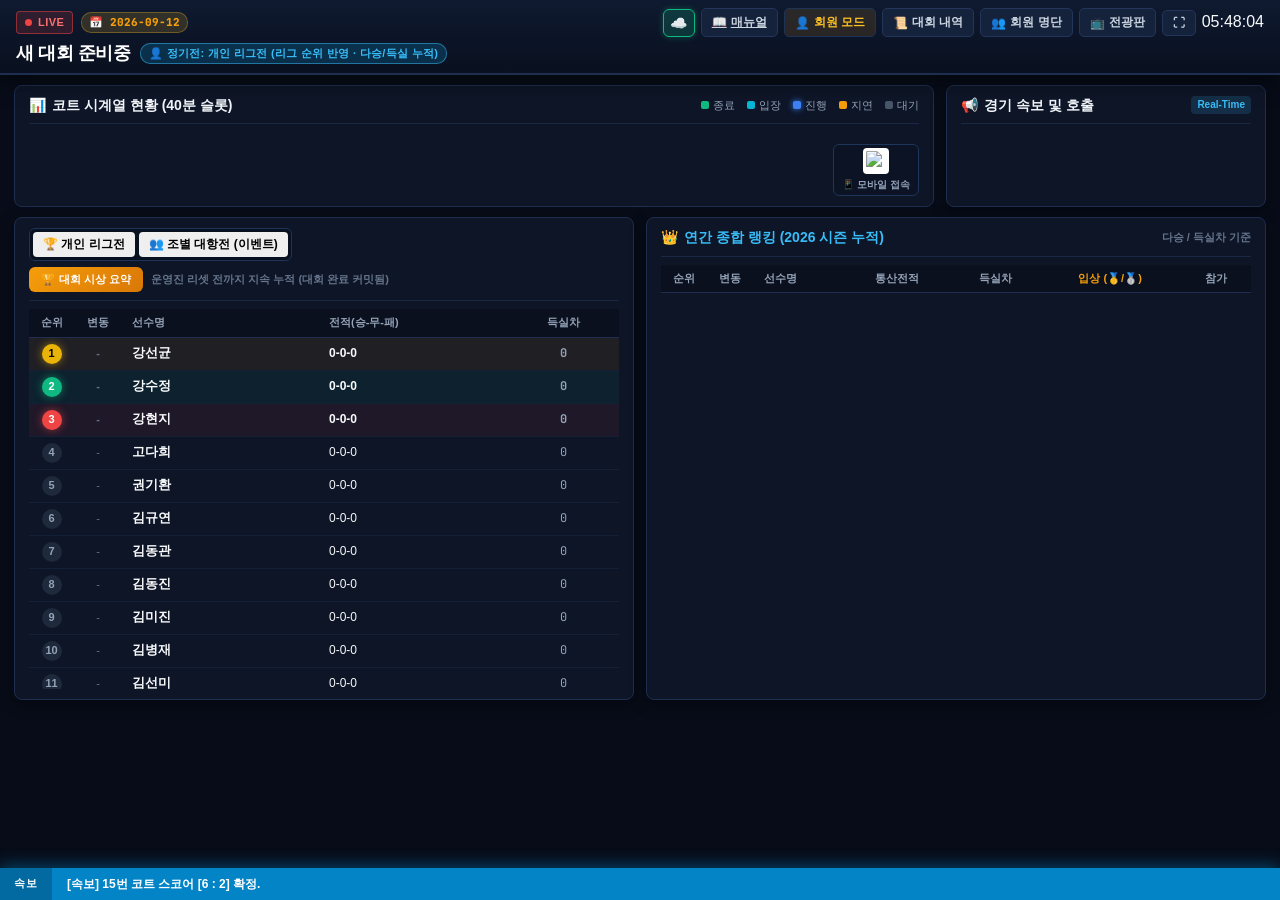
==== commit 58ec4157: "feat: update U-league table header, modal selects to U1/U2/U3, bump cache buster v115" ====
--- a/index.html
+++ b/index.html
@@ -110,7 +110,7 @@
     <!-- Row 2: Full-Width Title & Mode Badge (No Squishing, No Weird Circle) -->
     <div class="header-title-row">
       <h1 class="tournament-title" id="tournamentTitleDisplay">2026년 10월 정기대회</h1>
-      <span id="tournamentModeBadge" class="mode-pill mode-individual">👤 개인 리그전 (전 경기 복식 · 개인 승점 누적)</span>
+      <span id="tournamentModeBadge" class="mode-pill mode-individual">👤 개인 리그전 (전 경기 복식 · 다승/득실 누적)</span>
     </div>
   </header>
 
@@ -176,20 +176,97 @@
 
     <!-- Bottom Stadium Row: Dual Simultaneous Leaderboards (Monthly League Left, Annual Season Right) -->
     <div class="stadium-bottom-grid">
-      <!-- Left: Real-time Cumulative League Leaderboard -->
+      <!-- Left: Real-time Cumulative League or Group Event Leaderboard -->
       <section class="panel-card">
         <div class="panel-header" style="display:flex; justify-content:space-between; align-items:center; flex-wrap:wrap; gap:6px;">
-          <div class="panel-title" style="color:var(--neon-gold);">
-            <span>🏆</span>
-            <span>개인 리그전 순위표 (누적 승점)</span>
-          </div>
+          <!-- Desktop Subtab Toggle -->
           <div style="display:flex; align-items:center; gap:8px;">
+            <div class="leaderboard-subtab-bar" style="display:inline-flex; gap:4px; background:#081120; padding:3px; border-radius:6px; border:1px solid #1e3358;">
+              <button type="button" id="btnPcTabLeague" class="btn-subtab active" onclick="app.switchLeaderboardSubTab('league')" style="padding:4px 10px; font-size:12px; font-weight:800; border-radius:4px; border:none; cursor:pointer;">
+                🏆 개인 리그전
+              </button>
+              <button type="button" id="btnPcTabGroupEvent" class="btn-subtab" onclick="app.switchLeaderboardSubTab('group_event')" style="padding:4px 10px; font-size:12px; font-weight:800; border-radius:4px; border:none; cursor:pointer;">
+                👥 조별 대항전 (이벤트)
+              </button>
+            </div>
+          </div>
+
+          <div style="display:flex; align-items:center; gap:8px;">
+            <button type="button" class="btn-award-summary" onclick="app.openAwardCeremonyModal()" style="background:linear-gradient(135deg,#f59e0b,#d97706); color:#fff; border:none; font-size:11px; font-weight:800; padding:5px 12px; border-radius:6px; cursor:pointer; display:flex; align-items:center; gap:4px;">
+              <span>🏆</span>
+              <span>대회 시상 요약</span>
+            </button>
             <span id="desktopLeaderboardSubtitle" style="font-size:11px; color:var(--text-muted); font-weight:700;">운영진 리셋 전까지 지속 누적</span>
             <button id="btnResetLeagueUi" class="btn-reset-league staff-only" onclick="app.resetCurrentLeague()" title="누적된 개인리그전 결과를 초기화하고 새로 시작합니다">
               <span>🔄</span>
               <span>순위 리셋</span>
             </button>
           </div>
+        </div>
+
+        <!-- 1) 개인 리그전 순위표 뷰 -->
+        <div id="secPersonalLeaguePc">
+          <div class="leaderboard-table-wrap">
+            <table class="leaderboard-table">
+              <thead>
+                <tr>
+                  <th style="width: 45px; text-align: center;">순위</th>
+                  <th style="width: 48px; text-align: center;">변동</th>
+                  <th>선수명</th>
+                  <th>전적(승-무-패)</th>
+                  <th style="text-align: center;">득실차</th>
+                </tr>
+              </thead>
+              <tbody id="monthlyLeaderboardBody">
+                <!-- Dynamically populated by app -->
+              </tbody>
+            </table>
+          </div>
+        </div>
+
+        <!-- 2) 👥 조별 대항전 (이벤트 대회) PC 순위표 뷰 -->
+        <div id="secGroupEventPc" style="display:none;">
+          <div style="font-size:11px; color:var(--text-muted); font-weight:700; margin:4px 0 10px 0;">
+            🎾 복식 매치 승패(A조 2명 vs B조 2명) 및 게임 득실 기반 조별 순위 &amp; 당일 개인 MVP
+          </div>
+
+          <!-- A·B·C·D 4개 조 순위 카드 그리드 (PC 와이드) -->
+          <div id="pcGroupCardsGrid" class="group-rank-cards-grid" style="margin-bottom:12px;">
+            <!-- Dynamically populated -->
+          </div>
+
+          <!-- 당일 출전 선수 개인 순위표 -->
+          <div style="font-size:12px; font-weight:800; color:#38bdf8; margin-bottom:6px; display:flex; justify-content:space-between; align-items:center;">
+            <span>🎖️ 당일 출전 선수 개인별 성적 (MVP 후보)</span>
+            <span style="font-size:10px; color:var(--neon-gold);">1위: 대회 MVP</span>
+          </div>
+          <div class="leaderboard-table-wrap" style="max-height:260px; overflow-y:auto;">
+            <table class="leaderboard-table">
+              <thead>
+                <tr>
+                  <th style="width: 45px; text-align: center;">순위</th>
+                  <th style="width: 50px; text-align: center;">소속조</th>
+                  <th>선수명</th>
+                  <th style="text-align: center;">전적(승-무-패)</th>
+                  <th style="text-align: center;">득실차</th>
+                </tr>
+              </thead>
+              <tbody id="pcGroupIndividualBody">
+                <!-- Dynamically populated -->
+              </tbody>
+            </table>
+          </div>
+        </div>
+      </section>
+
+      <!-- Right: Real-time Annual Cumulative Season Leaderboard -->
+      <section class="panel-card">
+        <div class="panel-header" style="display:flex; justify-content:space-between; align-items:center; flex-wrap:wrap; gap:6px;">
+          <div class="panel-title" style="color:#38bdf8;">
+            <span>👑</span>
+            <span>연간 종합 랭킹 (2026 시즌 누적)</span>
+          </div>
+          <span style="font-size:11px; color:var(--text-muted); font-weight:700;">다승 / 득실차 기준</span>
         </div>
 
         <div class="leaderboard-table-wrap">
@@ -199,37 +276,8 @@
                 <th style="width: 45px; text-align: center;">순위</th>
                 <th style="width: 48px; text-align: center;">변동</th>
                 <th>선수명</th>
-                <th>전적(승-무-패)</th>
-                <th style="text-align: center;">승점</th>
+                <th style="text-align: center;">통산전적</th>
                 <th style="text-align: center;">득실차</th>
-              </tr>
-            </thead>
-            <tbody id="monthlyLeaderboardBody">
-              <!-- Dynamically populated by app -->
-            </tbody>
-          </table>
-        </div>
-      </section>
-
-      <!-- Right: Real-time Annual Cumulative Season Leaderboard -->
-      <section class="panel-card">
-        <div class="panel-header" style="display:flex; justify-content:space-between; align-items:center; flex-wrap:wrap; gap:6px;">
-          <div class="panel-title" style="color:#38bdf8;">
-            <span>👑</span>
-            <span>연간 종합 랭킹 (2026 시즌 누적)</span>
-          </div>
-          <span style="font-size:11px; color:var(--text-muted); font-weight:700;">누적 승점 기준</span>
-        </div>
-
-        <div class="leaderboard-table-wrap">
-          <table class="leaderboard-table">
-            <thead>
-              <tr>
-                <th style="width: 45px; text-align: center;">순위</th>
-                <th style="width: 48px; text-align: center;">변동</th>
-                <th>선수명</th>
-                <th style="text-align: center; color:#fbbf24;">누적승점</th>
-                <th style="text-align: center;">통산전적</th>
                 <th style="text-align: center; color:#f59e0b;">입상 (🥇/🥈)</th>
                 <th style="text-align: center;">참가</th>
               </tr>
@@ -249,18 +297,6 @@
   <div class="mobile-container">
     <!-- Tab 1: 코트 현황 (모바일 최우선 배치) -->
     <section id="tab-courts" class="mobile-view-section active">
-      <!-- Sticky "My Next Match" Quick Card (상단 고정 내 다음 경기 안내) -->
-      <div id="myNextMatchBannerMobile"></div>
-
-      <!-- Quick Manual Access Banner -->
-      <a href="manual.html" target="_blank" class="mobile-manual-quickbar" style="display:flex; justify-content:space-between; align-items:center; background:linear-gradient(90deg, rgba(245, 158, 11, 0.15) 0%, rgba(2, 132, 199, 0.15) 100%); border:1px solid rgba(245, 158, 11, 0.4); border-radius:8px; padding:7px 12px; margin-bottom:8px; text-decoration:none; color:#f8fafc;">
-        <div style="display:flex; align-items:center; gap:8px;">
-          <span style="font-size:15px;">📖</span>
-          <span style="font-size:12px; font-weight:700;">처음 이용하시나요? <span style="color:var(--neon-gold);">사용 매뉴얼</span> 보기</span>
-        </div>
-        <span style="font-size:11px; color:var(--neon-cyan); font-weight:800;">열기 &gt;</span>
-      </a>
-
       <div class="panel-card">
         <div class="panel-header">
           <div class="panel-title">📊 코트별 진행 현황</div>
@@ -272,14 +308,83 @@
       </div>
     </section>
 
-    <!-- Tab 2: 순위보드 (모바일 듀얼 순위표: 개인 리그전 & 연간 종합 랭킹) -->
+    <!-- Tab 2: 순위보드 (모바일: 개인 리그전 & 조별 대항전 & 연간 종합 랭킹) -->
     <section id="tab-leaderboard" class="mobile-view-section">
+      <!-- Leaderboard Subtab Switcher -->
+      <div class="leaderboard-subtab-bar" style="display:flex; gap:6px; margin-bottom:10px; background:#081120; padding:4px; border-radius:8px; border:1px solid #1e3358;">
+        <button type="button" id="btnMobTabLeague" class="btn-subtab active" onclick="app.switchLeaderboardSubTab('league')">
+          🏆 개인 리그전
+        </button>
+        <button type="button" id="btnMobTabGroupEvent" class="btn-subtab" onclick="app.switchLeaderboardSubTab('group_event')">
+          👥 조별 대항전 (이벤트)
+        </button>
+        <button type="button" id="btnMobTabAnnual" class="btn-subtab" onclick="app.switchLeaderboardSubTab('annual')">
+          👑 연간 랭킹
+        </button>
+      </div>
+
+      <!-- 👥 조별 대항전 (이벤트 대회) 전용 순위 섹션 -->
+      <div id="secGroupEventMobile" style="display:none;">
+        <div class="panel-card" style="margin-bottom:10px;">
+          <div class="panel-header" style="display:flex; justify-content:space-between; align-items:center; flex-wrap:wrap; gap:6px;">
+            <div class="panel-title" style="color:var(--neon-cyan); font-size:14px; font-weight:800; display:flex; align-items:center; gap:6px;">
+              <span>👥</span>
+              <span>A·B·C·D 조별 종합 순위</span>
+            </div>
+            <div style="display:flex; gap:6px;">
+              <button type="button" class="btn-award-summary" onclick="app.openAwardCeremonyModal()" style="background:linear-gradient(135deg,#f59e0b,#d97706); color:#fff; border:none; font-size:11px; font-weight:800; padding:4px 10px; border-radius:6px; cursor:pointer; display:flex; align-items:center; gap:4px;">
+                <span>🏆</span>
+                <span>시상 요약</span>
+              </button>
+              <button type="button" class="btn-xs staff-only" onclick="app.openGroupManagerModal()" style="background:#7c3aed; color:#fff; border:none; font-size:11px; font-weight:800; padding:4px 8px; border-radius:6px; cursor:pointer;">
+                👥 조 관리
+              </button>
+            </div>
+          </div>
+          <div style="font-size:11px; color:var(--text-muted); font-weight:700; margin-bottom:8px;">
+            🎾 복식 매치 승패 및 게임 득실 기반 실시간 조별 순위 (A조 vs B조 등)
+          </div>
+
+          <!-- A, B, C, D 4개 조 순위 카드 그리드 -->
+          <div id="mobileGroupCardsGrid" class="group-rank-cards-grid">
+            <!-- Dynamically populated -->
+          </div>
+        </div>
+
+        <!-- 당일 이벤트 대회 개인 승패 순위표 (MVP 선발용) -->
+        <div class="panel-card">
+          <div class="panel-header" style="display:flex; justify-content:space-between; align-items:center;">
+            <div class="panel-title" style="color:#38bdf8; font-size:13px; font-weight:800; display:flex; align-items:center; gap:6px;">
+              <span>🎖️</span>
+              <span>당일 출전 선수 개인 순위 (MVP)</span>
+            </div>
+            <span style="font-size:11px; color:var(--neon-gold); font-weight:700;">1위: 대회 MVP</span>
+          </div>
+          <div class="leaderboard-table-wrap">
+            <table class="leaderboard-table">
+              <thead>
+                <tr>
+                  <th style="width: 38px; text-align: center;">순위</th>
+                  <th style="width: 48px; text-align: center;">소속조</th>
+                  <th>선수명</th>
+                  <th style="text-align: center;">전적</th>
+                  <th style="text-align: center;">득실차</th>
+                </tr>
+              </thead>
+              <tbody id="mobileGroupIndividualBody">
+                <!-- Dynamically populated -->
+              </tbody>
+            </table>
+          </div>
+        </div>
+      </div>
+
       <!-- 1. 개인 리그전 누적 순위표 -->
-      <div class="panel-card">
+      <div id="secPersonalLeagueMobile" class="panel-card">
         <div class="panel-header" style="display:flex; justify-content:space-between; align-items:center;">
           <div class="panel-title" style="color:var(--neon-gold); font-size:14px; font-weight:800; display:flex; align-items:center; gap:6px;">
             <span>🏆</span>
-            <span>개인 리그전 순위표 (누적 승점)</span>
+            <span>개인 리그전 순위표 (다승/득실 누적)</span>
           </div>
           <button id="mobBtnResetLeague" class="btn-reset-league staff-only" onclick="app.resetCurrentLeague()" title="누적된 개인리그전 순위 리셋">
             <span>🔄</span>
@@ -297,7 +402,6 @@
                 <th style="width: 45px;">변동</th>
                 <th>선수명</th>
                 <th>전적</th>
-                <th>승점</th>
                 <th>득실차</th>
               </tr>
             </thead>
@@ -309,13 +413,13 @@
       </div>
 
       <!-- 2. 연간 종합 랭킹 (시즌 누적) -->
-      <div class="panel-card" style="margin-top: 14px;">
+      <div id="secAnnualRankMobile" class="panel-card" style="margin-top: 14px;">
         <div class="panel-header" style="display:flex; justify-content:space-between; align-items:center;">
           <div class="panel-title" style="color:#38bdf8; font-size:14px; font-weight:800; display:flex; align-items:center; gap:6px;">
             <span>👑</span>
             <span>연간 종합 랭킹 (2026 시즌 누적)</span>
           </div>
-          <span style="font-size:11px; color:var(--text-muted); font-weight:700;">누적 승점 기준</span>
+          <span style="font-size:11px; color:var(--text-muted); font-weight:700;">다승 / 득실차 기준</span>
         </div>
         <div style="font-size:11px; color:var(--text-muted); font-weight:700; margin-bottom:8px;">
           ⭐ 역대 정기전 대회 누적 성적 및 명예의 전당
@@ -326,8 +430,8 @@
               <tr>
                 <th style="width: 38px; text-align: center;">순위</th>
                 <th>선수명</th>
-                <th style="text-align: center; color:#fbbf24;">누적승점</th>
                 <th style="text-align: center;">통산전적</th>
+                <th style="text-align: center;">득실차</th>
                 <th style="text-align: center; color:#f59e0b;">입상 (🥇/🥈)</th>
               </tr>
             </thead>
@@ -568,21 +672,21 @@
             <div class="form-group">
               <label>NTRP</label>
               <select id="addMemberLevel" class="form-select">
+                <option value="" selected>미입력</option>
                 <option value="2.0">2.0 (입문)</option>
                 <option value="2.5">2.5 (초급)</option>
-                <option value="3.0" selected>3.0 (중급)</option>
+                <option value="3.0">3.0 (중급)</option>
                 <option value="3.5">3.5 (중상)</option>
                 <option value="4.0">4.0 (고급)</option>
                 <option value="4.5">4.5 (에이스)</option>
               </select>
             </div>
             <div class="form-group">
-              <label>LEVEL</label>
+              <label>U-리그</label>
               <select id="addMemberClubLevel" class="form-select">
-                <option value="1">1등급</option>
-                <option value="2" selected>2등급</option>
-                <option value="3">3등급</option>
-                <option value="4">4등급</option>
+                <option value="U1">U1</option>
+                <option value="U2">U2</option>
+                <option value="U3" selected>U3</option>
               </select>
             </div>
             <div class="form-group">
@@ -621,7 +725,7 @@
                 <th>이름</th>
                 <th style="text-align: center;">가입일</th>
                 <th style="text-align: center;">NTRP</th>
-                <th style="text-align: center;">LEVEL</th>
+                <th style="text-align: center;">U-리그</th>
                 <th style="text-align: center;">직책</th>
                 <th style="text-align: center;">상태</th>
                 <th style="text-align: center;">관리</th>
@@ -656,7 +760,7 @@
           <div style="background:rgba(56,189,248,0.1); border:1px solid rgba(56,189,248,0.3); padding:8px 12px; border-radius:6px; margin-bottom:10px; font-size:11px; color:#38bdf8;">
             💡 아래 설정을 적용하면 전광판 타임라인에 코트 x 시간 빈 칸이 생성됩니다. 각 빈 칸의 <b>[+ 경기 배정]</b>을 클릭해 대진표를 직접 작성하세요.
           </div>
-          <div class="form-row">
+          <div class="form-row form-row-courts">
             <div class="form-group">
               <label>코트 개수</label>
               <select id="mmCourtCount" class="form-select" onchange="app.onCourtCountChange()">
@@ -807,7 +911,6 @@
               <tr>
                 <th style="width: 45px; text-align: center;">시즌순위</th>
                 <th>선수명</th>
-                <th style="text-align: center;">누적 승점</th>
                 <th style="text-align: center;">누적 전적</th>
                 <th style="text-align: center;">누적 득실</th>
                 <th style="text-align: center;">우승 / 준우승</th>
@@ -859,7 +962,7 @@
         <div class="form-group" style="margin-top:8px;">
           <label style="font-weight:700; color:#fbbf24;">개인 리그전 순위표 반영 여부</label>
           <select id="setTourneyIsLeague" class="form-select">
-            <option value="true">🏆 개인 리그전에 반영 (정기 리그전 승점 누적)</option>
+            <option value="true">🏆 개인 리그전에 반영 (정기 리그전 전적/득실 누적)</option>
             <option value="false">✕ 개인 리그전에 미반영 (친선 / 이벤트전)</option>
           </select>
           <span style="font-size:10px; color:var(--text-muted); margin-top:3px; display:block;">* 미반영 선택 시 해당 대회의 경기 결과는 개인 리그 순위표에 합산되지 않습니다.</span>
@@ -904,6 +1007,14 @@
           </div>
         </div>
 
+        <div class="form-group" style="margin-bottom: 14px;">
+          <label style="font-weight:700; color:#fff;">대회 진행 방식 (Tournament Mode)</label>
+          <select id="newTourneyModeSelect" class="form-select" style="background:#0e1726; color:#38bdf8; font-weight:800; border:1px solid #1e3358;">
+            <option value="regular_individual" selected>👤 정기전: 개인 리그전 (파트너 순환 · 조편성 없음)</option>
+            <option value="regular_group">👥 정기전: 조별 대항전 (A~D 4개조 단체전)</option>
+          </select>
+        </div>
+
         <!-- 🌟 개인리그전 순위표 반영 여부 선택 (사용자 핵심 요구사항) -->
         <div style="background: #081120; border: 1px solid #1e3358; border-radius: 8px; padding: 14px; margin-bottom: 14px;">
           <div style="font-size: 13px; font-weight: 800; color: #fbbf24; margin-bottom: 6px; display:flex; align-items:center; gap:6px;">
@@ -917,7 +1028,7 @@
               <input type="radio" id="radNewTourneyLeagueYes" name="newTourneyLeagueOption" value="true" checked style="accent-color:#10b981;">
               <div>
                 <div style="font-size:12px; font-weight:800; color:#34d399;">✓ 개인 리그전에 반영 (정기 리그전)</div>
-                <div style="font-size:10px; color:#cbd5e1;">복식 경기 개인 승점이 기존 리그 순위표에 계속 누적됩니다.</div>
+                <div style="font-size:10px; color:#cbd5e1;">복식 경기 개인 전적이 기존 리그 순위표에 계속 누적됩니다.</div>
               </div>
             </label>
             <label style="display:flex; align-items:center; gap:8px; cursor:pointer; background:rgba(148,163,184,0.06); border:1px solid rgba(148,163,184,0.2); padding:8px 12px; border-radius:6px;">
@@ -1037,20 +1148,20 @@
     </div>
   </div>
 
-  <!-- Scripts (Cache Buster v109) -->
-  <script src="sample_tournament_data.js?v=20261018_v109"></script>
-  <script src="js/member_manager.js?v=20261018_v109"></script>
-  <script src="js/matchmaker_engine.js?v=20261018_v109"></script>
-  <script src="js/leaderboard_engine.js?v=20261018_v109"></script>
-  <script src="js/tournament_app.js?v=20261018_v109"></script>
-
-  <!-- 8. Edit Member Modal (회원 개별 정보 & LEVEL 1~4등급 수정) -->
+  <!-- Scripts (Cache Buster v115) -->
+  <script src="sample_tournament_data.js?v=20261018_v115"></script>
+  <script src="js/member_manager.js?v=20261018_v115"></script>
+  <script src="js/matchmaker_engine.js?v=20261018_v115"></script>
+  <script src="js/leaderboard_engine.js?v=20261018_v115"></script>
+  <script src="js/tournament_app.js?v=20261018_v115"></script>
+
+  <!-- 8. Edit Member Modal (회원 개별 정보 & U-리그 U1~U3 수정) -->
   <div id="editMemberModalWindow" class="modal-backdrop">
     <div class="modal-window" style="max-width: 480px;">
       <div class="modal-header">
         <div style="display:flex; align-items:center; gap:8px;">
           <button type="button" class="btn-modal-back" onclick="app.closeModal('editMemberModalWindow')">← 회원 명단</button>
-          <h3 class="modal-title">✏️ 회원 정보 &amp; LEVEL 수정</h3>
+          <h3 class="modal-title">✏️ 회원 정보 &amp; U-리그 수정</h3>
         </div>
         <button class="modal-close" onclick="app.closeModal('editMemberModalWindow')">&times;</button>
       </div>
@@ -1066,19 +1177,18 @@
           </div>
           <div class="form-group">
             <label>NTRP (선택)</label>
-            <input type="number" step="0.5" id="editMemNtrp" class="form-input" placeholder="예: 3.0 (없으면 비워둠)">
+            <input type="number" step="0.5" id="editMemNtrp" class="form-input" placeholder="예: 3.0 (미입력 시 비워둠)">
           </div>
         </div>
         <div class="form-row" style="margin-top:6px;">
           <div class="form-group">
-            <label style="color:var(--neon-cyan); font-weight:800;">LEVEL (1~4등급)</label>
+            <label style="color:var(--neon-cyan); font-weight:800;">U-리그 (U1~U3)</label>
             <select id="editMemLevel" class="form-select" style="border-color:#38bdf8;">
-              <option value="1">1등급 (상급 에이스)</option>
-              <option value="2">2등급 (중상급)</option>
-              <option value="3">3등급 (중급)</option>
-              <option value="4">4등급 (초급/입문)</option>
+              <option value="U1">U1</option>
+              <option value="U2">U2</option>
+              <option value="U3">U3</option>
             </select>
-            <span style="font-size:10px; color:var(--text-muted);">* NTRP 정보가 없을 때 이 LEVEL 값으로 대진을 균등 배정합니다.</span>
+            <span style="font-size:10px; color:var(--text-muted);">* U-리그 등급으로 대진 및 그룹을 배정합니다.</span>
           </div>
           <div class="form-group">
             <label>직책 (6대 역할)</label>
@@ -1211,5 +1321,27 @@
     </div>
   </div>
 
+  <!-- 12. Award Ceremony & Group Summary Modal (조별 이벤트 대회 시상식 모달) -->
+  <div id="awardCeremonyModal" class="modal-backdrop">
+    <div class="modal-window" style="max-width: 580px; border-color: #6366f1;">
+      <div class="modal-header" style="background: linear-gradient(135deg, #1e1b4b 0%, #312e81 100%); border-bottom: 1px solid #4338ca;">
+        <div style="display:flex; align-items:center; gap:8px;">
+          <span style="font-size:20px;">🏆</span>
+          <h3 class="modal-title" style="color:#fbbf24; font-size:15px;">대회 결과 &amp; 시상 요약 (Award Ceremony)</h3>
+        </div>
+        <button class="modal-close" onclick="app.closeModal('awardCeremonyModal')">&times;</button>
+      </div>
+      <div class="modal-body" id="awardCeremonyModalBody" style="padding: 16px; max-height: 75vh; overflow-y: auto;">
+        <!-- Dynamically rendered by app.renderAwardCeremonyModal() -->
+      </div>
+      <div class="modal-footer" style="display:flex; justify-content:space-between; align-items:center; background:#0a0f1d;">
+        <button type="button" class="btn-xs" style="background:#10b981; color:#fff; font-weight:800; padding:8px 14px; border-radius:6px; cursor:pointer;" onclick="app.copyAwardSummaryToClipboard()">
+          📋 카카오톡 공유 문구 복사
+        </button>
+        <button type="button" class="btn-secondary" onclick="app.closeModal('awardCeremonyModal')">닫기</button>
+      </div>
+    </div>
+  </div>
+
 </body>
 </html>
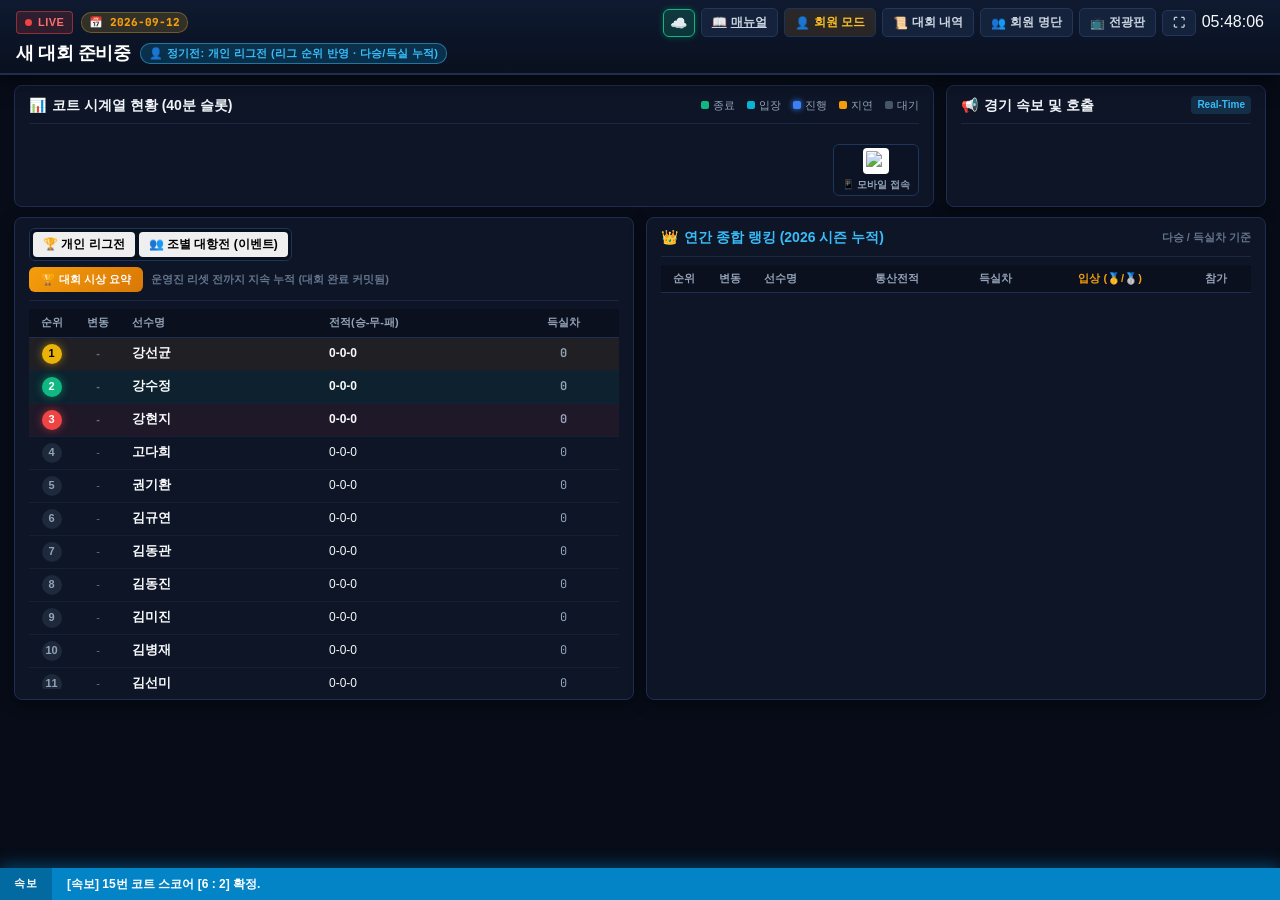
==== commit b517dc85: "feat: link apple-touch-icon, manifest, and favicon in head" ====
--- a/index.html
+++ b/index.html
@@ -5,8 +5,16 @@
   <meta name="viewport" content="width=device-width, initial-scale=1.0, maximum-scale=1.0, user-scalable=no">
   <meta http-equiv="Cache-Control" content="no-cache, no-store, must-revalidate">
   <meta http-equiv="Pragma" content="no-cache">
-  <meta http-equiv="Expires" content="0">
-  <link rel="icon" href="data:image/svg+xml,<svg xmlns='http://www.w3.org/2000/svg' viewBox='0 0 100 100'><text y='.9em' font-size='90'>🎾</text></svg>">
+  <link rel="icon" type="image/png" sizes="32x32" href="favicon.png?v=20261018_v116">
+  <link rel="icon" type="image/png" sizes="192x192" href="icon-192.png?v=20261018_v116">
+  <link rel="apple-touch-icon" sizes="180x180" href="apple-touch-icon.png?v=20261018_v116">
+  <link rel="apple-touch-icon-precomposed" sizes="180x180" href="apple-touch-icon.png?v=20261018_v116">
+  <link rel="manifest" href="manifest.json?v=20261018_v116">
+  <meta name="apple-mobile-web-app-capable" content="yes">
+  <meta name="apple-mobile-web-app-status-bar-style" content="black-translucent">
+  <meta name="apple-mobile-web-app-title" content="유니콘전광판">
+  <meta name="application-name" content="유니콘전광판">
+  <meta name="theme-color" content="#0d182e">
   <link rel="stylesheet" href="styles.css?v=20261018_v105">
   <link rel="preconnect" href="https://fonts.googleapis.com">
   <link rel="preconnect" href="https://fonts.gstatic.com" crossorigin>
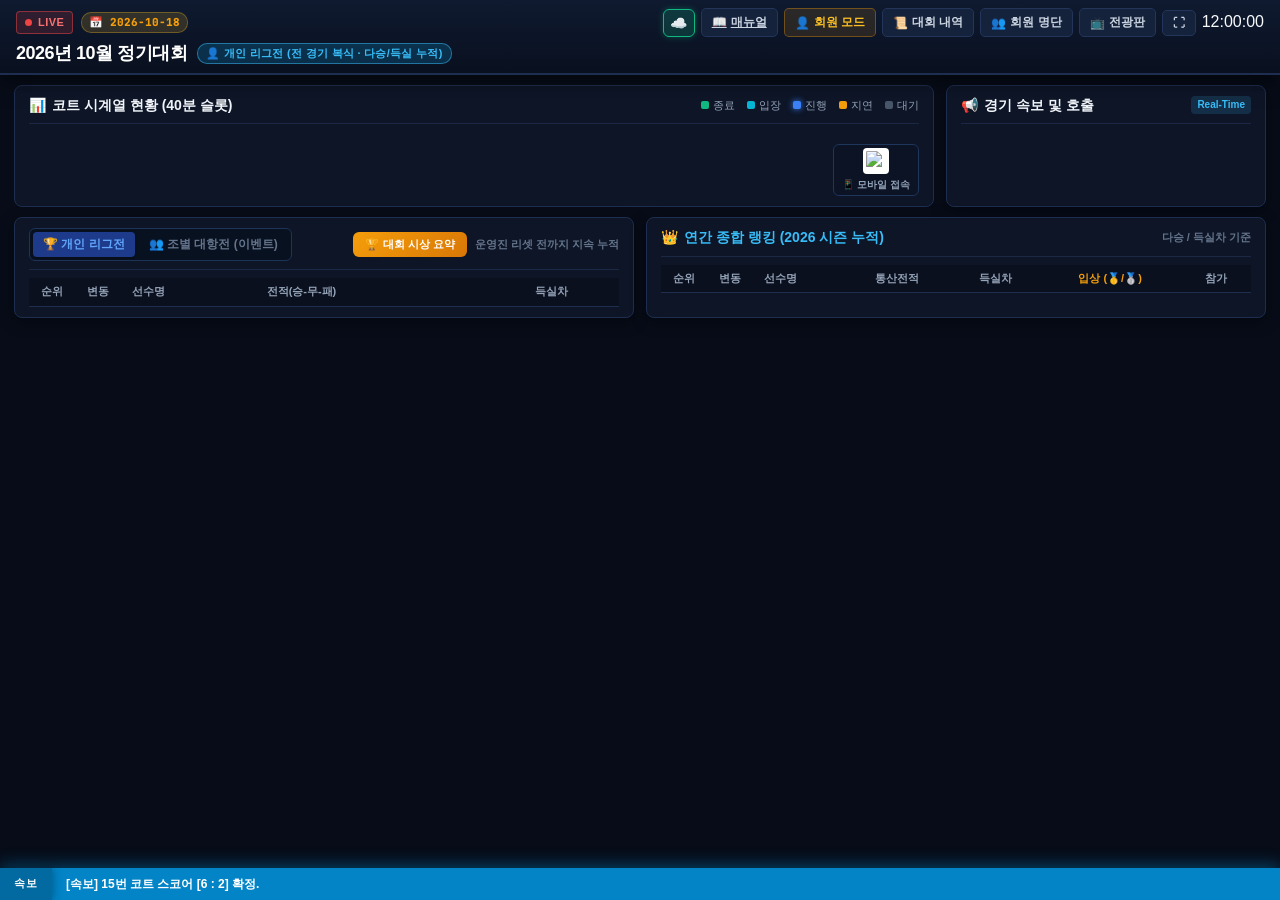
==== commit 0430b301: "fix: display U-league grade without NTRP fallback in match creation and builder dropdowns, bump v125" ====
--- a/index.html
+++ b/index.html
@@ -14,8 +14,7 @@
   <meta name="apple-mobile-web-app-status-bar-style" content="black-translucent">
   <meta name="apple-mobile-web-app-title" content="유니콘전광판">
   <meta name="application-name" content="유니콘전광판">
-  <meta name="theme-color" content="#0d182e">
-  <link rel="stylesheet" href="styles.css?v=20261018_v105">
+  <link rel="stylesheet" href="styles.css?v=20261018_v125">
   <link rel="preconnect" href="https://fonts.googleapis.com">
   <link rel="preconnect" href="https://fonts.gstatic.com" crossorigin>
   <link href="https://fonts.googleapis.com/css2?family=JetBrains+Mono:wght@700;800&family=Pretendard:wght@400;600;700;800;900&display=swap" rel="stylesheet">
@@ -960,9 +959,9 @@
           <div class="form-group">
             <label>대회 운영 모드</label>
             <select id="setTourneyMode" class="form-select">
-              <option value="regular_individual">👤 정기전: 개인 리그전 (파트너 순환)</option>
-              <option value="regular_group">👥 정기전: 조별 대항전 (A~D 4개조)</option>
-              <option value="event">🎉 이벤트 게임 (친선/번외)</option>
+              <option value="regular_individual">👤 정기전: 개인 리그전 (파트너 순환 · 조편성 없음)</option>
+              <option value="regular_group">👥 정기전: 조별 대항전 (A~D 4개조 단체전)</option>
+              <option value="event">🎉 이벤트 경기 (개인리그전 미반영 · 조편성 없음)</option>
             </select>
           </div>
         </div>
@@ -1020,6 +1019,7 @@
           <select id="newTourneyModeSelect" class="form-select" style="background:#0e1726; color:#38bdf8; font-weight:800; border:1px solid #1e3358;">
             <option value="regular_individual" selected>👤 정기전: 개인 리그전 (파트너 순환 · 조편성 없음)</option>
             <option value="regular_group">👥 정기전: 조별 대항전 (A~D 4개조 단체전)</option>
+            <option value="event">🎉 이벤트 경기 (개인리그전 미반영 · 조편성 없음)</option>
           </select>
         </div>
 
@@ -1032,20 +1032,20 @@
             이 대회의 경기 결과를 <b>[개인 리그전 순위표]</b>에 계속 누적 합산할지 선택합니다. (운영진 리셋 전까지 지속 누적)
           </div>
           <div style="display:flex; flex-direction:column; gap:8px;">
-            <label style="display:flex; align-items:center; gap:8px; cursor:pointer; background:rgba(16,185,129,0.1); border:1px solid rgba(16,185,129,0.3); padding:8px 12px; border-radius:6px;">
-              <input type="radio" id="radNewTourneyLeagueYes" name="newTourneyLeagueOption" value="true" checked style="accent-color:#10b981;">
-              <div>
-                <div style="font-size:12px; font-weight:800; color:#34d399;">✓ 개인 리그전에 반영 (정기 리그전)</div>
-                <div style="font-size:10px; color:#cbd5e1;">복식 경기 개인 전적이 기존 리그 순위표에 계속 누적됩니다.</div>
+            <div id="cardLeagueYes" class="league-option-card active-yes" onclick="app.setNewTourneyLeagueOption(true)">
+              <input type="radio" id="radNewTourneyLeagueYes" name="newTourneyLeagueOption" value="true" checked onchange="app.setNewTourneyLeagueOption(true)">
+              <div style="flex:1;">
+                <div class="league-opt-title">✓ 개인 리그전에 반영 (정기 리그전)</div>
+                <div class="league-opt-desc">복식 경기 개인 전적이 기존 리그 순위표에 계속 누적됩니다.</div>
               </div>
-            </label>
-            <label style="display:flex; align-items:center; gap:8px; cursor:pointer; background:rgba(148,163,184,0.06); border:1px solid rgba(148,163,184,0.2); padding:8px 12px; border-radius:6px;">
-              <input type="radio" id="radNewTourneyLeagueNo" name="newTourneyLeagueOption" value="false" style="accent-color:#94a3b8;">
-              <div>
-                <div style="font-size:12px; font-weight:800; color:#cbd5e1;">✕ 개인 리그전에 미반영 (이벤트 / 친선 / 번외 경기)</div>
-                <div style="font-size:10px; color:#94a3b8;">개인 리그전 순위표에 영향을 주지 않고 당일 단독 경기만 진행합니다.</div>
+            </div>
+            <div id="cardLeagueNo" class="league-option-card" onclick="app.setNewTourneyLeagueOption(false)">
+              <input type="radio" id="radNewTourneyLeagueNo" name="newTourneyLeagueOption" value="false" onchange="app.setNewTourneyLeagueOption(false)">
+              <div style="flex:1;">
+                <div class="league-opt-title">✕ 개인 리그전에 미반영 (이벤트 / 친선 / 번외 경기)</div>
+                <div class="league-opt-desc">개인 리그전 순위표에 영향을 주지 않고 당일 단독 경기만 진행합니다.</div>
               </div>
-            </label>
+            </div>
           </div>
         </div>
       </div>
@@ -1156,12 +1156,15 @@
     </div>
   </div>
 
-  <!-- Scripts (Cache Buster v115) -->
-  <script src="sample_tournament_data.js?v=20261018_v115"></script>
-  <script src="js/member_manager.js?v=20261018_v115"></script>
-  <script src="js/matchmaker_engine.js?v=20261018_v115"></script>
-  <script src="js/leaderboard_engine.js?v=20261018_v115"></script>
-  <script src="js/tournament_app.js?v=20261018_v115"></script>
+  <!-- Scripts (Cache Buster v125) -->
+  <script src="sample_tournament_data.js?v=20261018_v125"></script>
+  <script src="js/member_manager.js?v=20261018_v125"></script>
+  <script src="js/matchmaker_engine.js?v=20261018_v125"></script>
+  <script src="js/leaderboard_engine.js?v=20261018_v125"></script>
+  <script src="js/tournament_app.js?v=20261018_v125"></script>
+  <!-- 🦄 유니콘 대회 안내 포스터 팝업 (매 대회마다 poster_config.js 만 수정) -->
+  <script src="poster_config.js?v=20261018_v125"></script>
+  <script src="js/poster_popup.js?v=20261018_v125"></script>
 
   <!-- 8. Edit Member Modal (회원 개별 정보 & U-리그 U1~U3 수정) -->
   <div id="editMemberModalWindow" class="modal-backdrop">
--- a/styles.css
+++ b/styles.css
@@ -750,6 +750,9 @@
   display: flex;
   align-items: center;
   letter-spacing: 1px;
+  flex-shrink: 0;
+  z-index: 2;
+  box-shadow: 2px 0 8px rgba(0, 0, 0, 0.25);
 }
 
 .ticker-track {
@@ -764,8 +767,47 @@
 .ticker-text {
   font-size: 12px;
   font-weight: 700;
-  padding-left: 15px;
+  padding-left: 14px;
   white-space: nowrap;
+}
+
+/* 📢 대회 공지 & 선수 호출 전용: 부드러운 우->좌 흐르는(Marquee) 애니메이션 */
+@keyframes tickerMarqueeAnim {
+  0% {
+    transform: translateX(100%);
+  }
+  100% {
+    transform: translateX(-100%);
+  }
+}
+
+.ticker-text.ticker-marquee {
+  display: inline-block;
+  white-space: nowrap;
+  animation: tickerMarqueeAnim 20s linear infinite;
+}
+
+.ticker-text.ticker-marquee:hover {
+  animation-play-state: paused;
+}
+
+/* 🎾 동일 슬롯 다중 코트 스코어 전용: 위아래 전환 부드러운 페이드인 */
+@keyframes tickerScoreFadeIn {
+  0% {
+    opacity: 0;
+    transform: translateY(6px);
+  }
+  100% {
+    opacity: 1;
+    transform: translateY(0);
+  }
+}
+
+.ticker-text.ticker-rotating {
+  display: inline-flex;
+  align-items: center;
+  gap: 8px;
+  animation: tickerScoreFadeIn 0.35s ease-out forwards;
 }
 
 /* ==========================================
@@ -842,6 +884,7 @@
   flex-direction: column;
   gap: 4px;
   min-width: 0;
+  overflow: hidden;
 }
 
 .form-group label {
@@ -854,6 +897,13 @@
   display: grid;
   grid-template-columns: minmax(0, 1fr) minmax(0, 1fr);
   gap: 10px;
+  width: 100%;
+  min-width: 0;
+  box-sizing: border-box;
+}
+
+.form-row-courts {
+  grid-template-columns: minmax(0, 1.2fr) minmax(0, 2fr);
 }
 
 .form-input, .form-select {
@@ -866,10 +916,34 @@
   outline: none;
   width: 100%;
   max-width: 100%;
+  min-width: 0;
   box-sizing: border-box;
 }
 .form-input:focus, .form-select:focus {
   border-color: var(--neon-cyan);
+}
+
+/* 📱 iOS Safari & Mobile Date/Time Input Overflow Prevention */
+input[type="date"].form-input,
+input[type="time"].form-input {
+  -webkit-appearance: none;
+  -moz-appearance: none;
+  appearance: none;
+  display: block;
+  width: 100% !important;
+  max-width: 100% !important;
+  min-width: 0 !important;
+  box-sizing: border-box !important;
+  padding: 8px 8px;
+  font-family: inherit;
+  font-size: 13px;
+  text-align: center;
+}
+
+input[type="date"]::-webkit-date-and-time-value,
+input[type="time"]::-webkit-date-and-time-value {
+  text-align: center;
+  min-height: 1.2em;
 }
 
 .score-stepper-wrap {
@@ -1553,6 +1627,77 @@
   border-radius: 4px;
   border: 1px solid rgba(52, 211, 153, 0.3);
 }
+.btn-delete-history {
+  background: rgba(239, 68, 68, 0.15);
+  border: 1px solid rgba(239, 68, 68, 0.35);
+  color: #f87171;
+  padding: 3px 8px;
+  border-radius: 4px;
+  font-size: 11px;
+  font-weight: 800;
+  cursor: pointer;
+  white-space: nowrap;
+  transition: all 0.15s ease;
+}
+.btn-delete-history:hover {
+  background: #dc2626;
+  color: #fff;
+  border-color: #ef4444;
+}
+.league-option-card {
+  display: flex;
+  align-items: center;
+  gap: 12px;
+  cursor: pointer;
+  padding: 10px 14px;
+  border-radius: 8px;
+  border: 1px solid #1e3358;
+  background: rgba(15, 23, 42, 0.6);
+  transition: all 0.2s ease;
+  user-select: none;
+}
+.league-option-card:hover {
+  border-color: #38bdf8;
+  background: rgba(56, 189, 248, 0.08);
+}
+.league-option-card.active-yes {
+  border-color: #10b981 !important;
+  background: rgba(16, 185, 129, 0.15) !important;
+  box-shadow: 0 0 12px rgba(16, 185, 129, 0.2);
+}
+.league-option-card.active-yes .league-opt-title {
+  color: #34d399 !important;
+  font-weight: 800;
+}
+.league-option-card.active-no {
+  border-color: #f59e0b !important;
+  background: rgba(245, 158, 11, 0.15) !important;
+  box-shadow: 0 0 12px rgba(245, 158, 11, 0.2);
+}
+.league-option-card.active-no .league-opt-title {
+  color: #fbbf24 !important;
+  font-weight: 800;
+}
+.league-opt-title {
+  font-size: 13px;
+  font-weight: 700;
+  color: #cbd5e1;
+  transition: color 0.15s ease;
+}
+.league-opt-desc {
+  font-size: 11px;
+  color: #94a3b8;
+  margin-top: 2px;
+}
+.league-option-card input[type="radio"] {
+  width: 18px;
+  height: 18px;
+  cursor: pointer;
+  accent-color: #10b981;
+}
+.league-option-card.active-no input[type="radio"] {
+  accent-color: #f59e0b;
+}
 .history-podium-row {
   display: flex;
   flex-wrap: wrap;
@@ -2307,6 +2452,173 @@
   .btn-mode-toggle .btn-text {
     font-size: 11px !important;
   }
-}
-
-
+
+  /* 📱 Mobile Modal & Form Layout Sizing Optimization */
+  .modal-window {
+    width: 95vw !important;
+    max-width: 95vw !important;
+    margin: 0 auto;
+    box-sizing: border-box;
+  }
+  .modal-body {
+    padding: 12px 14px !important;
+    box-sizing: border-box;
+    overflow-x: hidden;
+  }
+  .form-row {
+    gap: 8px;
+    width: 100%;
+    min-width: 0;
+    box-sizing: border-box;
+  }
+  .form-row-courts {
+    grid-template-columns: minmax(0, 1.1fr) minmax(0, 2fr);
+  }
+  input[type="date"].form-input,
+  input[type="time"].form-input {
+    padding: 7px 4px !important;
+    font-size: 12px !important;
+    letter-spacing: -0.3px;
+    box-sizing: border-box !important;
+  }
+}
+
+/* ==============================================================================
+   👥 Group Event Tournament (조별 대항전) Leaderboard & Award Styles
+   ============================================================================== */
+.btn-subtab {
+  background: transparent;
+  color: var(--text-muted);
+  border: none;
+  cursor: pointer;
+  transition: all 0.2s ease;
+  font-family: inherit;
+  font-size: 12px;
+  font-weight: 700;
+  padding: 6px 12px;
+  border-radius: 6px;
+}
+.btn-subtab:hover {
+  color: #fff;
+  background: rgba(255, 255, 255, 0.05);
+}
+.btn-subtab.active {
+  background: #1e3a8a;
+  color: #60a5fa;
+  font-weight: 800;
+  box-shadow: 0 1px 3px rgba(0, 0, 0, 0.3);
+}
+
+.group-rank-cards-grid {
+  display: grid;
+  grid-template-columns: repeat(2, 1fr);
+  gap: 10px;
+}
+@media (max-width: 500px) {
+  .group-rank-cards-grid {
+    grid-template-columns: 1fr;
+  }
+}
+
+.group-rank-card {
+  background: #091224;
+  border: 1px solid #1e3358;
+  border-radius: 10px;
+  padding: 12px;
+  position: relative;
+  overflow: hidden;
+  transition: all 0.2s ease;
+}
+.group-rank-card.champion-group {
+  border-color: #f59e0b;
+  background: linear-gradient(135deg, rgba(245, 158, 11, 0.15) 0%, rgba(15, 23, 42, 0.9) 100%);
+  box-shadow: 0 0 16px rgba(245, 158, 11, 0.2);
+}
+.group-rank-card.runnerup-group {
+  border-color: #94a3b8;
+  background: linear-gradient(135deg, rgba(148, 163, 184, 0.1) 0%, rgba(15, 23, 42, 0.9) 100%);
+}
+
+.group-card-header {
+  display: flex;
+  justify-content: space-between;
+  align-items: center;
+  margin-bottom: 8px;
+}
+.group-badge-title {
+  display: flex;
+  align-items: center;
+  gap: 6px;
+  font-size: 15px;
+  font-weight: 800;
+}
+.badge-group-pill {
+  padding: 3px 8px;
+  border-radius: 6px;
+  font-size: 12px;
+  font-weight: 800;
+  color: #fff;
+}
+.badge-group-A { background: #d97706; }
+.badge-group-B { background: #0284c7; }
+.badge-group-C { background: #059669; }
+.badge-group-D { background: #7c3aed; }
+
+.group-card-stats-row {
+  display: grid;
+  grid-template-columns: repeat(2, 1fr);
+  gap: 8px;
+  background: rgba(0, 0, 0, 0.25);
+  padding: 8px;
+  border-radius: 6px;
+  text-align: center;
+  margin-bottom: 8px;
+}
+.stat-box-val {
+  font-size: 14px;
+  font-weight: 800;
+  font-family: var(--font-mono);
+}
+.stat-box-lbl {
+  font-size: 10px;
+  color: var(--text-muted);
+}
+
+.group-card-roster {
+  font-size: 11px;
+  color: #94a3b8;
+  display: flex;
+  flex-wrap: wrap;
+  gap: 4px;
+}
+.roster-pill {
+  background: rgba(255, 255, 255, 0.06);
+  padding: 2px 6px;
+  border-radius: 4px;
+  border: 1px solid rgba(255, 255, 255, 0.1);
+  color: #cbd5e1;
+}
+
+/* Award ceremony modal styling */
+.award-podium-card {
+  border-radius: 10px;
+  padding: 16px;
+  margin-bottom: 12px;
+  position: relative;
+}
+.award-gold {
+  background: linear-gradient(135deg, rgba(245, 158, 11, 0.2) 0%, rgba(20, 30, 55, 0.95) 100%);
+  border: 1.5px solid #f59e0b;
+}
+.award-silver {
+  background: linear-gradient(135deg, rgba(148, 163, 184, 0.15) 0%, rgba(20, 30, 55, 0.95) 100%);
+  border: 1.5px solid #94a3b8;
+}
+.award-mvp {
+  background: linear-gradient(135deg, rgba(56, 189, 248, 0.2) 0%, rgba(20, 30, 55, 0.95) 100%);
+  border: 1.5px solid #38bdf8;
+}
+
+
+
+
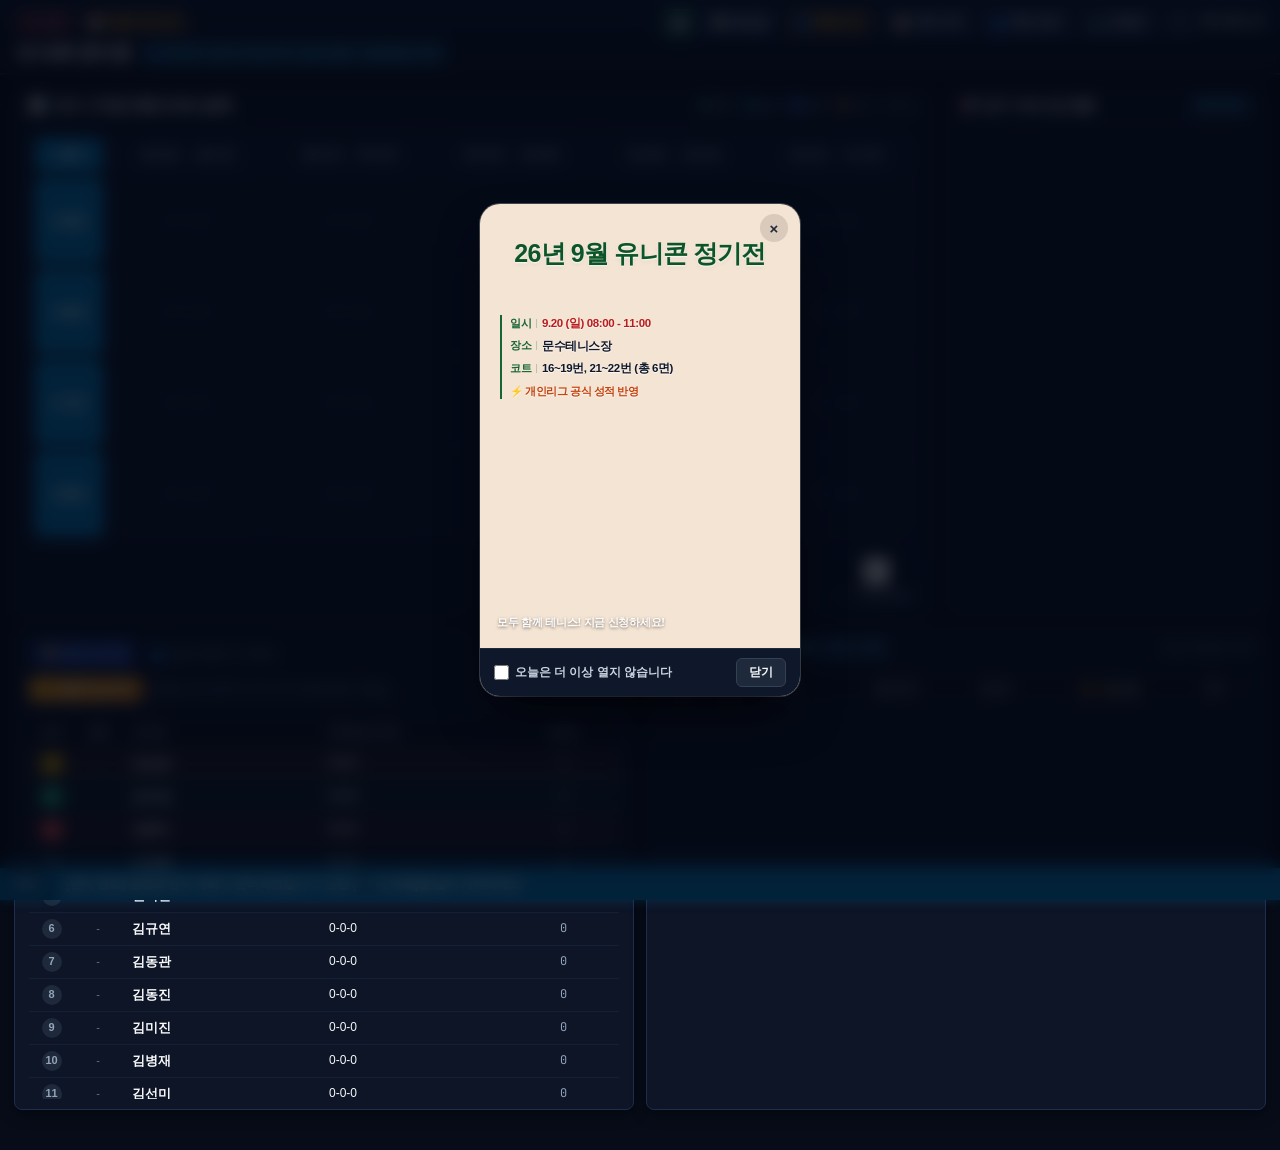
==== commit a08f24ec: "fix: resolve syntax error in confirmCreateNewTournament and track poster scripts, bump v127" ====
--- a/index.html
+++ b/index.html
@@ -1156,15 +1156,15 @@
     </div>
   </div>
 
-  <!-- Scripts (Cache Buster v125) -->
-  <script src="sample_tournament_data.js?v=20261018_v125"></script>
-  <script src="js/member_manager.js?v=20261018_v125"></script>
-  <script src="js/matchmaker_engine.js?v=20261018_v125"></script>
-  <script src="js/leaderboard_engine.js?v=20261018_v125"></script>
-  <script src="js/tournament_app.js?v=20261018_v125"></script>
+  <!-- Scripts (Cache Buster v127) -->
+  <script src="sample_tournament_data.js?v=20261018_v127"></script>
+  <script src="js/member_manager.js?v=20261018_v127"></script>
+  <script src="js/matchmaker_engine.js?v=20261018_v127"></script>
+  <script src="js/leaderboard_engine.js?v=20261018_v127"></script>
+  <script src="js/tournament_app.js?v=20261018_v127"></script>
   <!-- 🦄 유니콘 대회 안내 포스터 팝업 (매 대회마다 poster_config.js 만 수정) -->
-  <script src="poster_config.js?v=20261018_v125"></script>
-  <script src="js/poster_popup.js?v=20261018_v125"></script>
+  <script src="poster_config.js?v=20261018_v127"></script>
+  <script src="js/poster_popup.js?v=20261018_v127"></script>
 
   <!-- 8. Edit Member Modal (회원 개별 정보 & U-리그 U1~U3 수정) -->
   <div id="editMemberModalWindow" class="modal-backdrop">
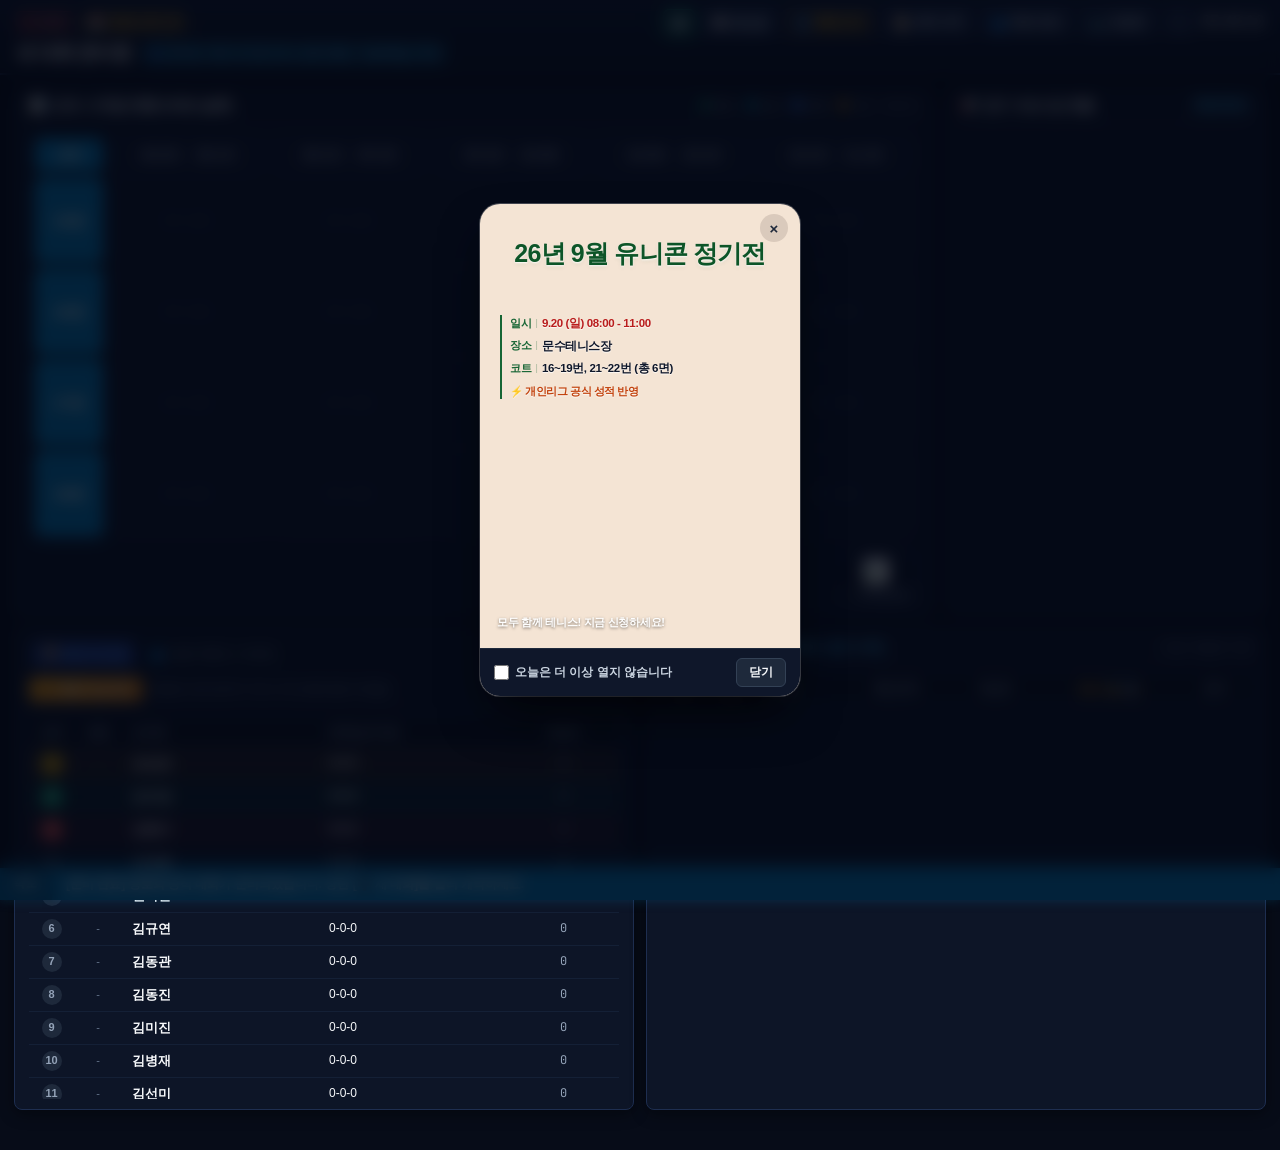
==== commit 38b8628b: "fix: sanitize cloud tournament data to block stored XSS via public GAS endpoint, bump v128 Co-Author" ====
--- a/index.html
+++ b/index.html
@@ -1157,14 +1157,14 @@
   </div>
 
   <!-- Scripts (Cache Buster v127) -->
-  <script src="sample_tournament_data.js?v=20261018_v127"></script>
-  <script src="js/member_manager.js?v=20261018_v127"></script>
-  <script src="js/matchmaker_engine.js?v=20261018_v127"></script>
-  <script src="js/leaderboard_engine.js?v=20261018_v127"></script>
-  <script src="js/tournament_app.js?v=20261018_v127"></script>
+  <script src="sample_tournament_data.js?v=20261018_v128"></script>
+  <script src="js/member_manager.js?v=20261018_v128"></script>
+  <script src="js/matchmaker_engine.js?v=20261018_v128"></script>
+  <script src="js/leaderboard_engine.js?v=20261018_v128"></script>
+  <script src="js/tournament_app.js?v=20261018_v128"></script>
   <!-- 🦄 유니콘 대회 안내 포스터 팝업 (매 대회마다 poster_config.js 만 수정) -->
-  <script src="poster_config.js?v=20261018_v127"></script>
-  <script src="js/poster_popup.js?v=20261018_v127"></script>
+  <script src="poster_config.js?v=20261018_v128"></script>
+  <script src="js/poster_popup.js?v=20261018_v128"></script>
 
   <!-- 8. Edit Member Modal (회원 개별 정보 & U-리그 U1~U3 수정) -->
   <div id="editMemberModalWindow" class="modal-backdrop">
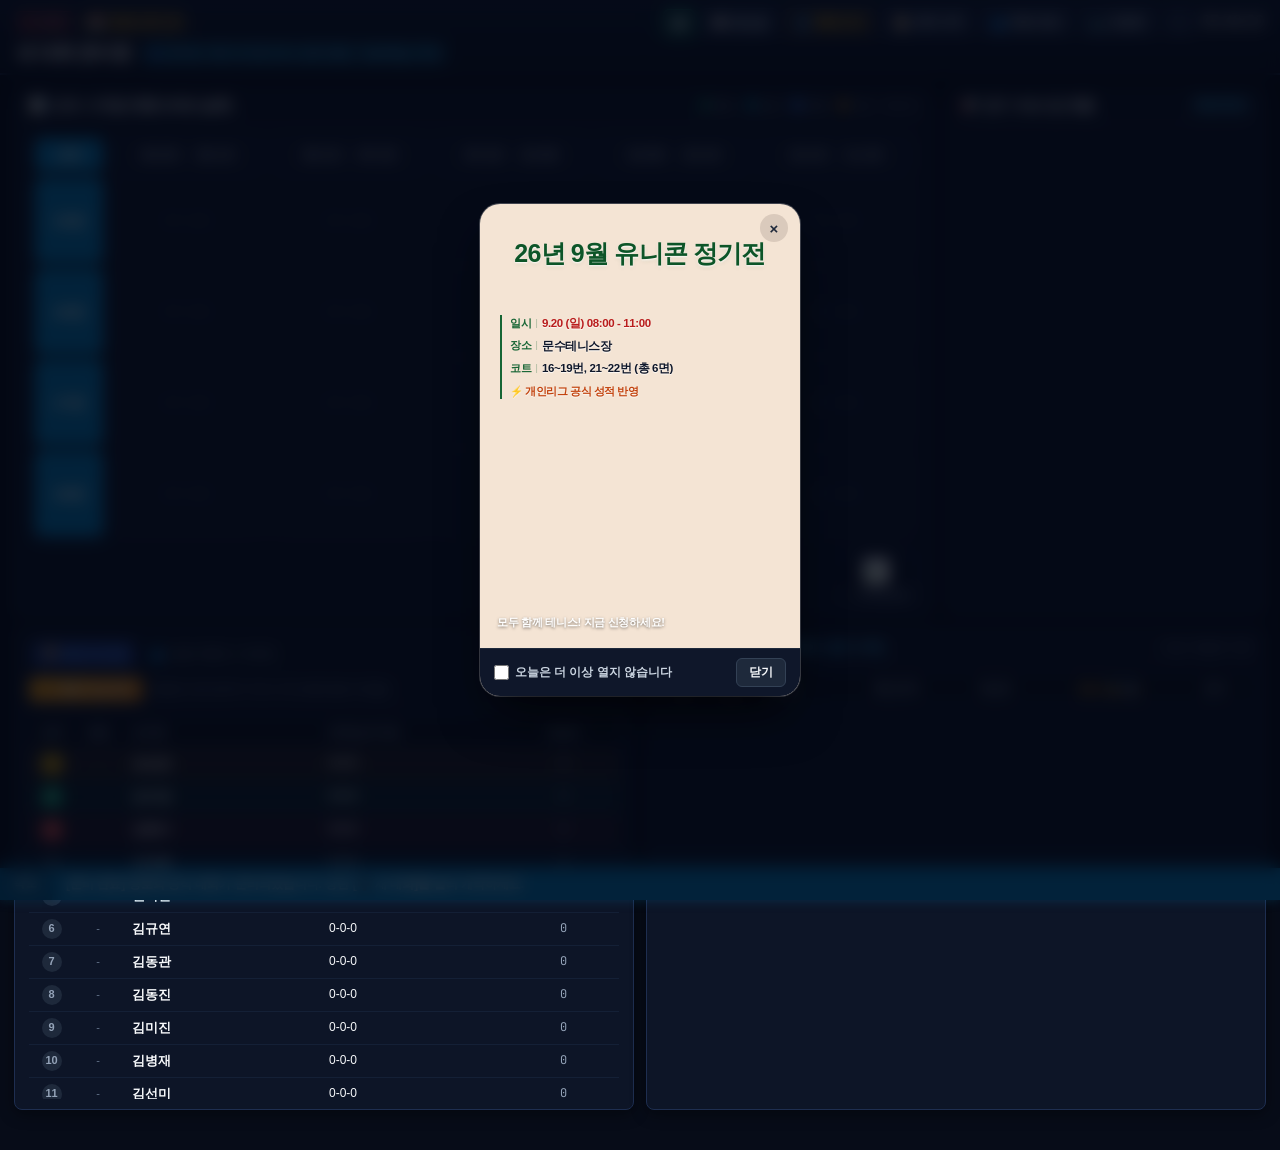
==== commit 4e8d3912: "fix: add optional WRITE_TOKEN check to GAS doPost and send token from app, bump v129 doPost rejects " ====
--- a/index.html
+++ b/index.html
@@ -1157,14 +1157,14 @@
   </div>
 
   <!-- Scripts (Cache Buster v127) -->
-  <script src="sample_tournament_data.js?v=20261018_v128"></script>
-  <script src="js/member_manager.js?v=20261018_v128"></script>
-  <script src="js/matchmaker_engine.js?v=20261018_v128"></script>
-  <script src="js/leaderboard_engine.js?v=20261018_v128"></script>
-  <script src="js/tournament_app.js?v=20261018_v128"></script>
+  <script src="sample_tournament_data.js?v=20261018_v129"></script>
+  <script src="js/member_manager.js?v=20261018_v129"></script>
+  <script src="js/matchmaker_engine.js?v=20261018_v129"></script>
+  <script src="js/leaderboard_engine.js?v=20261018_v129"></script>
+  <script src="js/tournament_app.js?v=20261018_v129"></script>
   <!-- 🦄 유니콘 대회 안내 포스터 팝업 (매 대회마다 poster_config.js 만 수정) -->
-  <script src="poster_config.js?v=20261018_v128"></script>
-  <script src="js/poster_popup.js?v=20261018_v128"></script>
+  <script src="poster_config.js?v=20261018_v129"></script>
+  <script src="js/poster_popup.js?v=20261018_v129"></script>
 
   <!-- 8. Edit Member Modal (회원 개별 정보 & U-리그 U1~U3 수정) -->
   <div id="editMemberModalWindow" class="modal-backdrop">
@@ -1320,6 +1320,11 @@
           <label style="color:var(--neon-cyan); font-weight:800;">Google Apps Script 웹 앱 URL</label>
           <input type="text" id="inputGasUrl" class="form-input" placeholder="https://script.google.com/macros/s/.../exec" style="font-family:var(--font-mono); font-size:12px;">
         </div>
+        <div class="form-group">
+          <label style="color:var(--neon-cyan); font-weight:800;">저장 토큰 (운영진 전용)</label>
+          <input type="password" id="inputGasToken" class="form-input" placeholder="Apps Script WRITE_TOKEN 값" autocomplete="off" style="font-family:var(--font-mono); font-size:12px;">
+          <div style="font-size:11px; color:var(--text-muted); margin-top:4px;">Apps Script에 WRITE_TOKEN을 설정한 경우, 점수/대진을 저장하는 기기마다 같은 값을 입력해야 합니다.</div>
+        </div>
         <div style="display:flex; gap:8px; margin-top:10px;">
           <button type="button" class="btn-xs" style="background:#0284c7; padding:6px 12px; font-weight:800; cursor:pointer;" onclick="app.testGasConnection()">⚡ 연결 테스트</button>
           <button type="button" class="btn-xs" style="background:#334155; padding:6px 12px; cursor:pointer;" onclick="document.getElementById('inputGasUrl').value=''">연동 해제 (로컬 모드)</button>
